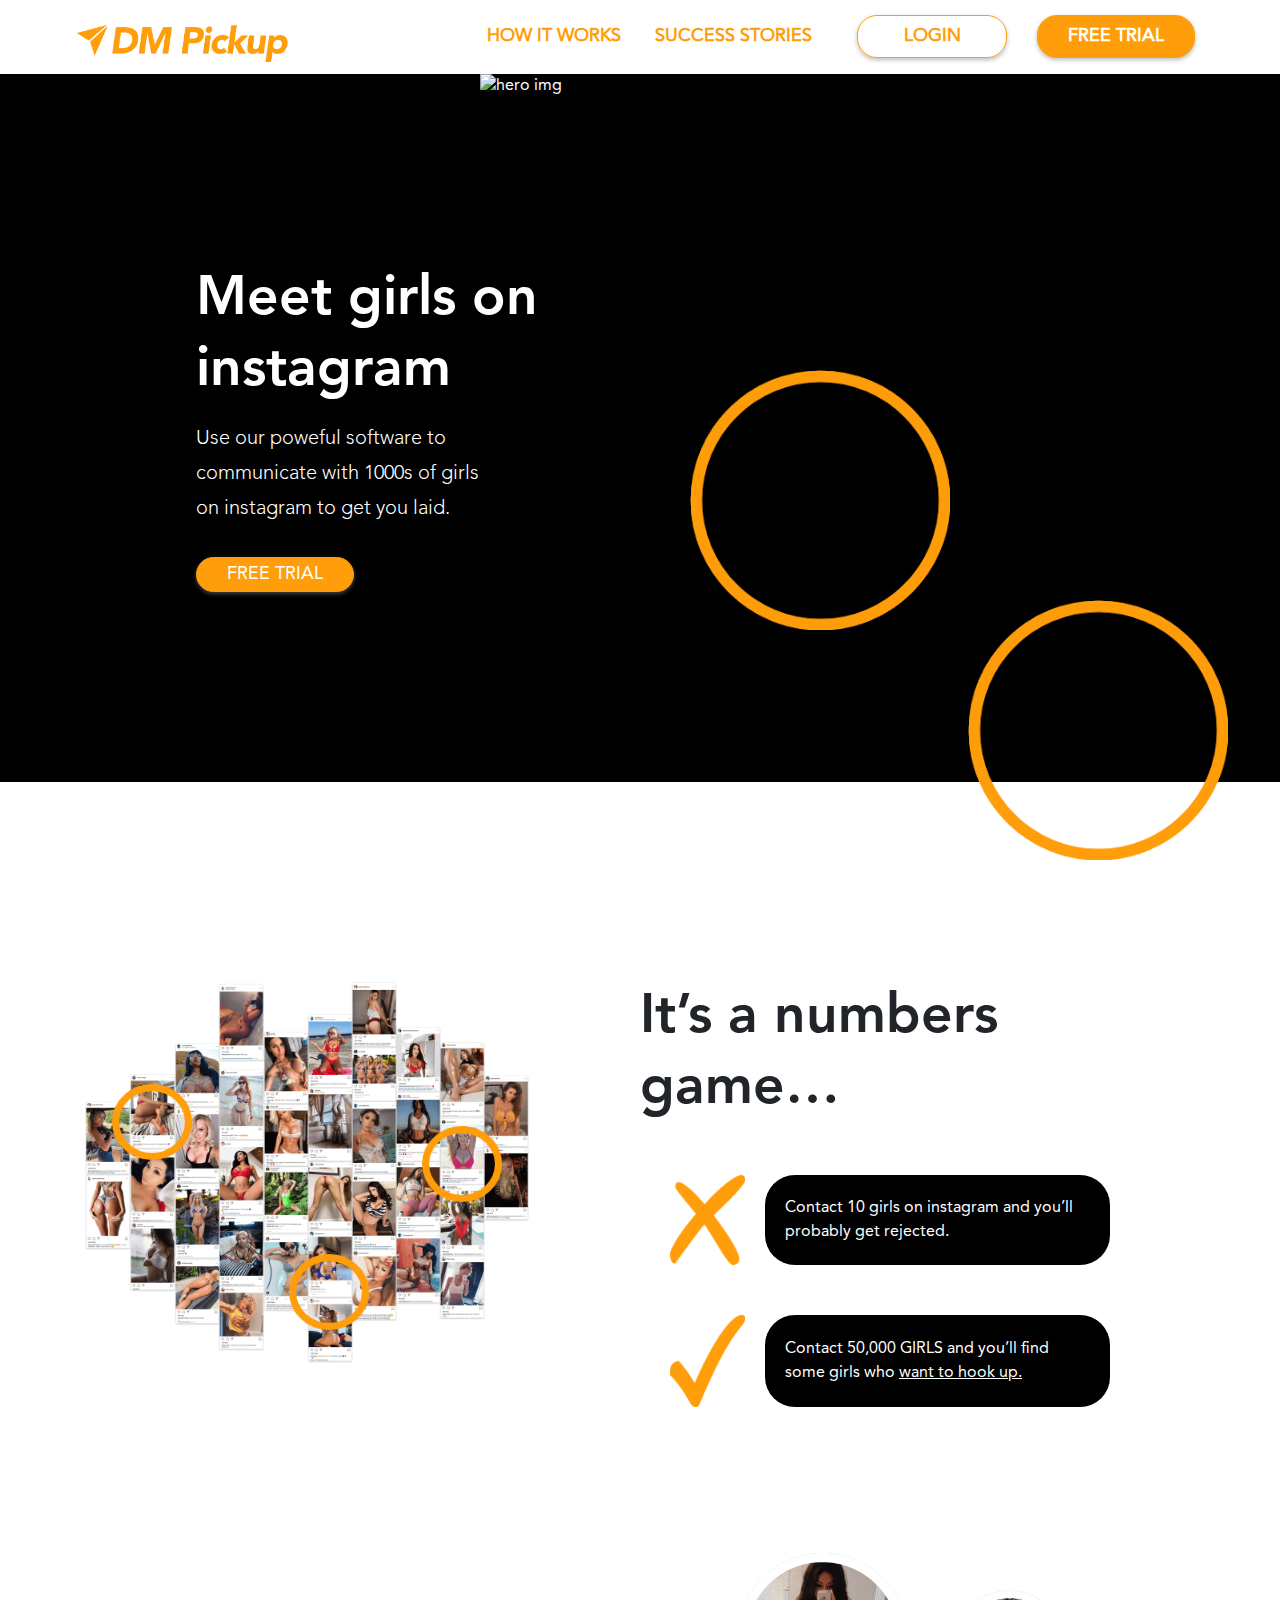
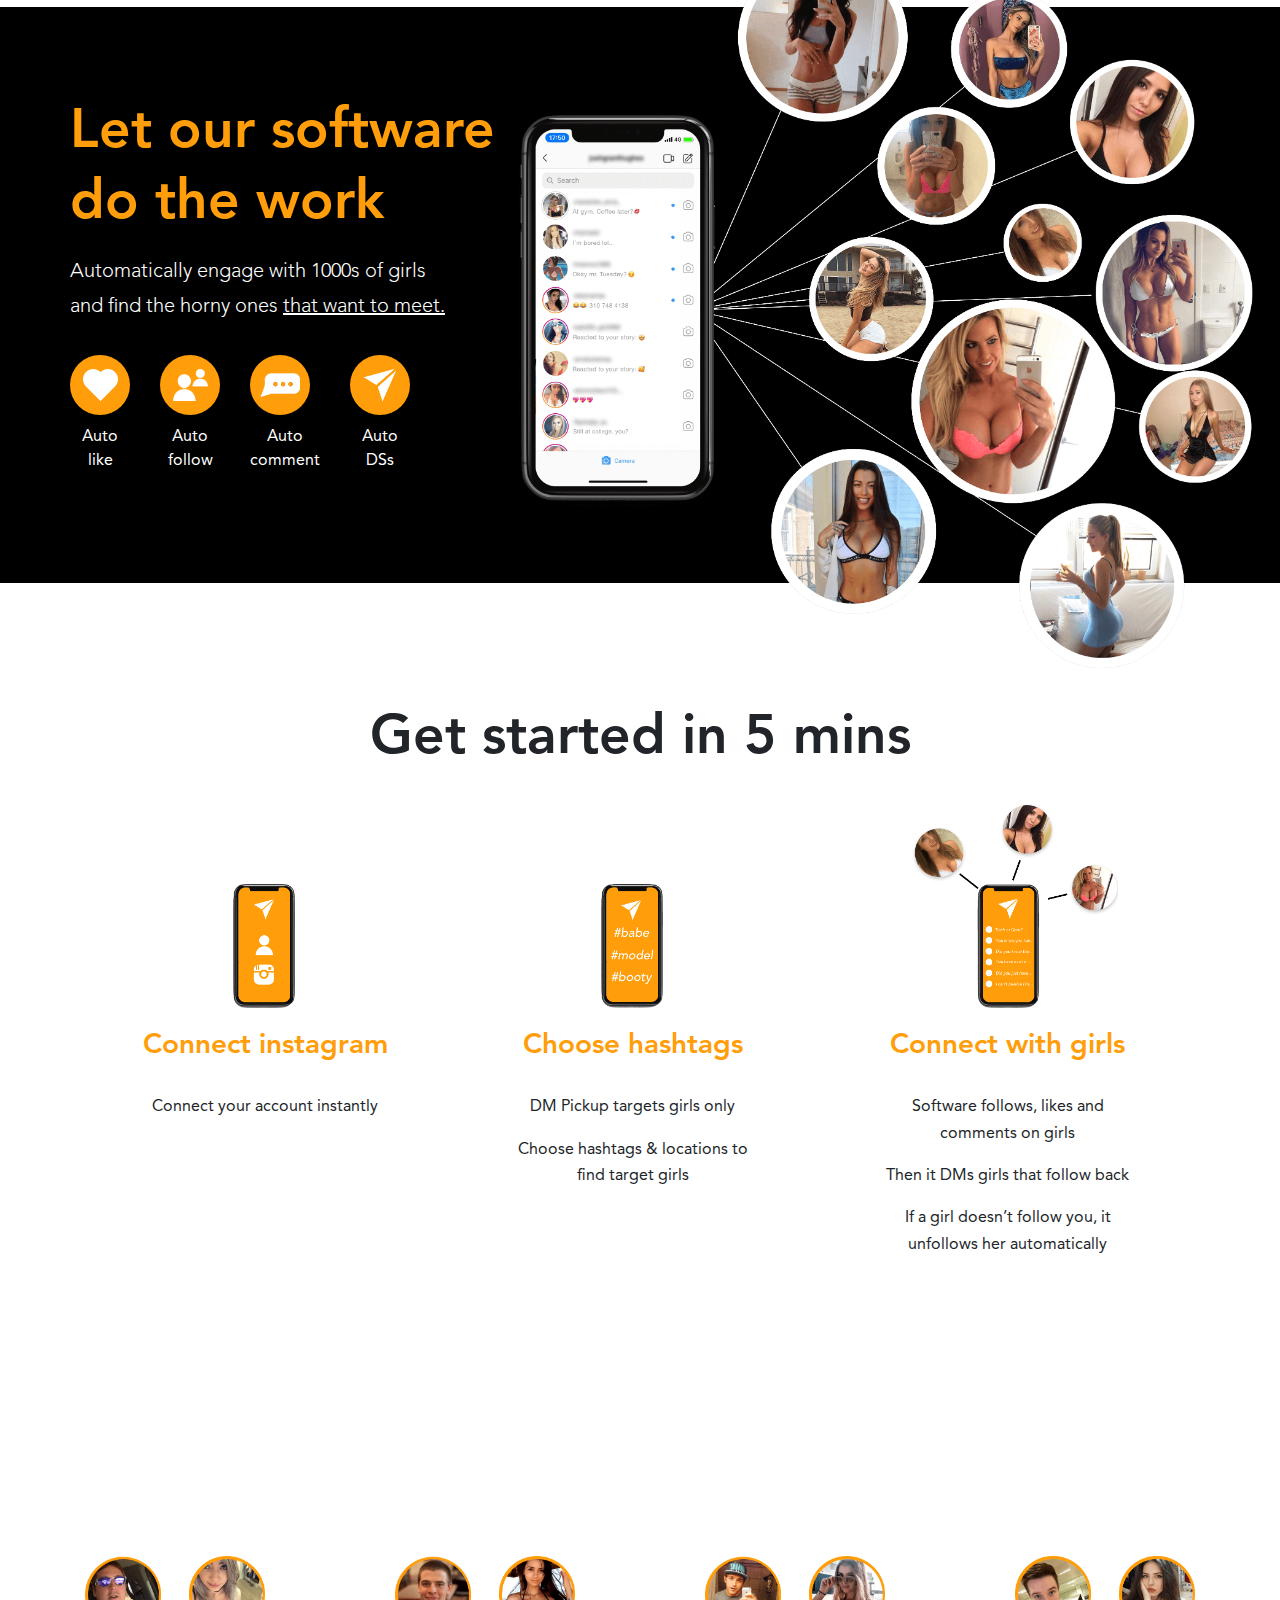
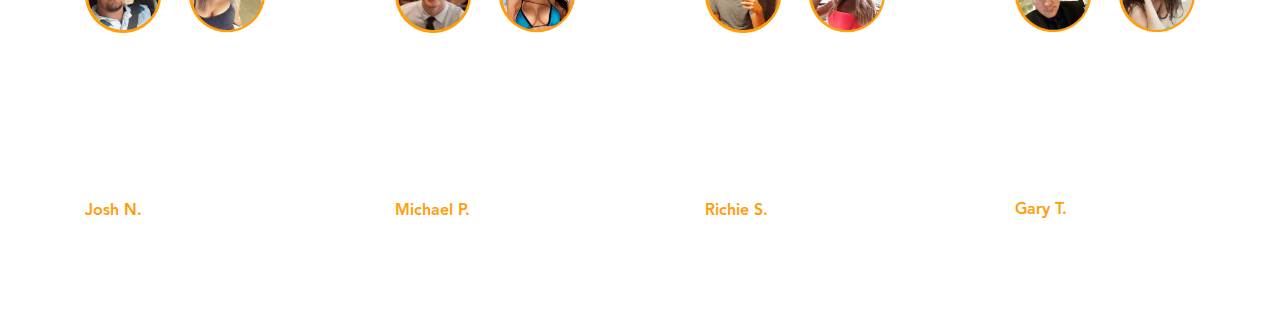
==== app/index.html @ 23c7af0b "add Success stories section" ====
<!DOCTYPE html>
<html lang="en">

<head>
	<meta charset="UTF-8">
	<meta name="viewport" content="width=device-width, initial-scale=1.0">
	<meta http-equiv="X-UA-Compatible" content="ie=edge">
	<title>DM PickUp</title>

	<link rel="stylesheet" href="https://stackpath.bootstrapcdn.com/bootstrap/4.3.1/css/bootstrap.min.css"
		integrity="sha384-ggOyR0iXCbMQv3Xipma34MD+dH/1fQ784/j6cY/iJTQUOhcWr7x9JvoRxT2MZw1T" crossorigin="anonymous">
	<link rel="stylesheet" href="css/style.css">
</head>

<body>
	<header class="header">
		<div class="header-row container">
			<div class="header-row__logo">
				<a href="/" class="main-logo">
					<img src="images/dm-MainLogo.png" alt="DM PickUp logo" class="main-logo__img">
				</a>
			</div>
			<div class="header-row__menu topMenu">
				<div class="topMenu__links">
					<ul class="topMenu__links-ul">
						<li class="topMenu__links-ul__li">
							<a href="#" class="topMenu__links-ul__li-a">
								How it works
							</a>
						</li>
						<li class="topMenu__links-ul__li">
							<a href="#" class="topMenu__links-ul__li-a">
								Success Stories
							</a>
						</li>
					</ul>
				</div>
				<div class="topMenu__buttons">
					<a href="#" class="topMenu__buttons-a mainBtn">
						Login
					</a>
					<a href="#" class="topMenu__buttons-a mainBtn mainBtn_accent">
						Free Trial
					</a>
				</div>

			</div>
		</div>
	</header>
	<section class="heroSection">
		<div class="container heroSection-container">
			<div class="heroSection-textBlock">
				<div class="heroSection-textBlock__title sectionTitle">
					Meet girls on instagram
				</div>
				<div class="heroSection-textBlock__subTitle sectionSubTitle">
					Use our poweful software to communicate with 1000s of girls on instagram to get you laid.
				</div>
				<div class="heroSection-textBlock__btnBlock">
					<a href="#" class="heroSection-textBlock__btnBlock-btn mainBtn_size_medium mainBtn_accent mainBtn">
						Free Trial
					</a>
				</div>
			</div>
			<div class="heroSection-imageBlock">
				<img src="images/dm_hero_image.png" alt="hero img" class="heroSection-imageBlock__img">
				<div class="accentCircle accentCircle_hero_1 heroSection-imageBlock__img-circle"></div>
				<div class="accentCircle accentCircle_hero_2 heroSection-imageBlock__img-circle"></div>
			</div>
		</div>
	</section>

	<section class="numbersGame-section">
		<div class="container numbersGame-section__container">
			<div class="numbersGameSect-imageBlock">
				<img src="images/dm_small_collage.png" alt="" class="numbersGameSect-imageBlock__img">
				<div class="accentCircle accentCircle_numGeme_1 numbersGameSect-imageBlock__img-circle"></div>
				<div class="accentCircle accentCircle_numGeme_2 numbersGameSect-imageBlock__img-circle"></div>
				<div class="accentCircle accentCircle_numGeme_3 numbersGameSect-imageBlock__img-circle"></div>
			</div>
			<div class="numbersGameSect-textBlock">
				<div class="numbersGameSect-textBlock__title sectionTitle">
					It’s a numbers game…
				</div>
				<div class="numbersGameSect-textBlock__items numGeme-iconsList">
					<div class="numGeme-iconsList__item">
						<div class="numGeme-iconsList__item-logo">
							<img src="images/dm-icon_X.png" alt="icon" class="numGeme-iconsList__item-logoImg">
						</div>
						<div class="numGeme-iconsList__item-textBlock">
							<p class="numGeme-iconsList__item-textBlock-p">
								Contact 10 girls on instagram and you’ll probably get rejected.
							</p>
						</div>
					</div>

					<div class="numGeme-iconsList__item">
						<div class="numGeme-iconsList__item-logo">
							<img src="images/dm-icon_V.png" alt="icon" class="numGeme-iconsList__item-logoImg">
						</div>
						<div class="numGeme-iconsList__item-textBlock">
							<p class="numGeme-iconsList__item-textBlock-p">
								Contact 50,000 GIRLS and you’ll find some girls who <a href="#">want to hook up.</a>
							</p>
						</div>
					</div>
				</div>
			</div>
		</div>
	</section>

	<section class="mobileSoft-section">
		<div class="container mobileSoft-section__container">
			<div class="mobileSoft-textBlock">
				<div class="mobileSoft-textBlock__title sectionTitle">
					Let our software do the work
				</div>
				<div class="mobileSoft-textBlock__subTitle sectionSubTitle">
					Automatically engage with 1000s of girls and find the horny ones
					<a class="mobileSoft-textBlock__subTitle-a" href="#">that want to meet.</a>
				</div>
				<div class="mobileSoft-textBlock__iconsBlock softBlockIcons">
					<div class="softBlockIcons-item softBlockIcons-item_heart">
						<div class="softBlockIcons-item__imgBlock">
							<img src="images/dm-icons_hurt.png" alt="Icon" class="softBlockIcons-item__imgBlock-img">
						</div>
						<div class="softBlockIcons-item__textBlock">
							Auto <br> like
						</div>
					</div>

					<div class="softBlockIcons-item softBlockIcons-item_members">
						<div class="softBlockIcons-item__imgBlock">
							<img src="images/dm-icons_members.png" alt="Icon" class="softBlockIcons-item__imgBlock-img">
						</div>
						<div class="softBlockIcons-item__textBlock">
							Auto <br>follow
						</div>
					</div>

					<div class="softBlockIcons-item softBlockIcons-item_message">
						<div class="softBlockIcons-item__imgBlock">
							<img src="images/dm-icons_message.png" alt="Icon" class="softBlockIcons-item__imgBlock-img">
						</div>
						<div class="softBlockIcons-item__textBlock">
							Auto<br> comment
						</div>
					</div>

					<div class="softBlockIcons-item softBlockIcons-item_teleg">
						<div class="softBlockIcons-item__imgBlock">
							<img src="images/dm-icons_teleg.png" alt="Icon" class="softBlockIcons-item__imgBlock-img">
						</div>
						<div class="softBlockIcons-item__textBlock">
							Auto<br> DSs
						</div>
					</div>

				</div>
			</div>
			<div class="mobileSoft-imageBlock">
				<img src="images/dm_app_img.png" alt="Mobile application" class="mobileSoft-imageBlock__img">
			</div>
		</div>
	</section>

	<section class="getStarted-section">
		<div class="getStarted-section__container container">
			<div class="getStarted-title">
				<div class="getStarted-title__text sectionTitle">
					Get started in 5 mins
				</div>
			</div>
			<div class="getStarted-blockItems">

				<div class="getStarted-blockItems-item getStarted-blockItems-item_insta">
					<div class="getStarted-blockItems-item__imgBlock">
						<img src="images/dm_getSt_imgIcons.png" alt="Icon img" class="getStarted-blockItems-item__imgBlock-img">
					</div>
					<div class="getStarted-blockItems-item__title">
						Connect instagram
					</div>
					<div class="getStarted-blockItems-item__subTitle">
						<p class="getStarted-blockItems-item__subTitle-p">
							Connect your account instantly
						</p>
					</div>
				</div>

				<div class="getStarted-blockItems-item getStarted-blockItems-item_hash">
					<div class="getStarted-blockItems-item__imgBlock">
						<img src="images/dm_getSt_imgTexts.png" alt="Icon img" class="getStarted-blockItems-item__imgBlock-img">
					</div>
					<div class="getStarted-blockItems-item__title">
						Choose hashtags
					</div>
					<div class="getStarted-blockItems-item__subTitle">
						<p class="getStarted-blockItems-item__subTitle-p">
							DM Pickup targets girls only
						</p>
						<p class="getStarted-blockItems-item__subTitle-p">
							Choose hashtags & locations to find target girls
						</p>
					</div>
				</div>

				<div class="getStarted-blockItems-item getStarted-blockItems-item_girls">
					<div class="getStarted-blockItems-item__imgBlock">
						<img src="images/dm_getSt_imgBig.png" alt="Icon img" class="getStarted-blockItems-item__imgBlock-img">
					</div>
					<div class="getStarted-blockItems-item__title">
						Connect with girls
					</div>
					<div class="getStarted-blockItems-item__subTitle">
						<p class="getStarted-blockItems-item__subTitle-p">
							Software follows, likes and comments on girls
						</p>
						<p class="getStarted-blockItems-item__subTitle-p">
							Then it DMs girls that follow back
						</p>
						<p class="getStarted-blockItems-item__subTitle-p">
							If a girl doesn’t follow you, it unfollows her automatically
						</p>
					</div>
				</div>

			</div>
		</div>
	</section>

	<section class="stories-section">
		<div class="stories-section__container container">
			<div class="successStories-title sectionTitle">
				Success stories
			</div>
			<div class="successStories-blockItems">

				<div class="successStories-blockItems-item">
					<div class="successStories-blockItems-item__logo">
						<img src="images/dm_stories_josh.png" alt="Stories photo" class="successStories-blockItems-item__logo-img">
					</div>
					<div class="successStories-blockItems-item__textInfo">
						<p class="successStories-blockItems-item__textInfo-p">
							I’m still waiting for the perfect one, but I’m banging a lot of trashy girls and having fun in the mean time!
						</p>
					</div>
					<div class="successStories-blockItems-item__signatureInfo">
						Josh N.
					</div>
				</div>

				<div class="successStories-blockItems-item">
					<div class="successStories-blockItems-item__logo">
						<img src="images/dm_stories_mishael.png" alt="Stories photo" class="successStories-blockItems-item__logo-img">
					</div>
					<div class="successStories-blockItems-item__textInfo">
						<p class="successStories-blockItems-item__textInfo-p">
								Been killing it these last few weeks. Actually deleted Tinder now because it’s just a waste of time
						</p>
					</div>
					<div class="successStories-blockItems-item__signatureInfo">
						Michael P.
					</div>
				</div>

				<div class="successStories-blockItems-item">
					<div class="successStories-blockItems-item__logo">
						<img src="images/dm_stories_richie.png" alt="Stories photo" class="successStories-blockItems-item__logo-img">
					</div>
					<div class="successStories-blockItems-item__textInfo">
						<p class="successStories-blockItems-item__textInfo-p">
								I’ve unexpectedly got a GF now. Was just looking for fun, but now I’m off the market. It’s a good thing (I think…)
						</p>
					</div>
					<div class="successStories-blockItems-item__signatureInfo">
						Richie S.
					</div>
				</div>

				<div class="successStories-blockItems-item">
					<div class="successStories-blockItems-item__logo">
						<img src="images/dm_stories_garye.png" alt="Stories photo" class="successStories-blockItems-item__logo-img">
					</div>
					<div class="successStories-blockItems-item__textInfo">
						<p class="successStories-blockItems-item__textInfo-p">
								After 2 months I was getting several DMs every day. Not all the girls were hot, so I had to be selective!
						</p>
					</div>
					<div class="successStories-blockItems-item__signatureInfo">
						Gary T.
					</div>
				</div>

			</div>
		</div>
	</section>

	<section class="partner-section"></section>

	<section class="signFooter-section"></section>

	<footer class="footer"></footer>

	<script src="https://code.jquery.com/jquery-3.3.1.slim.min.js"
		integrity="sha384-q8i/X+965DzO0rT7abK41JStQIAqVgRVzpbzo5smXKp4YfRvH+8abtTE1Pi6jizo"
		crossorigin="anonymous"></script>
	<script src="https://cdnjs.cloudflare.com/ajax/libs/popper.js/1.14.7/umd/popper.min.js"
		integrity="sha384-UO2eT0CpHqdSJQ6hJty5KVphtPhzWj9WO1clHTMGa3JDZwrnQq4sF86dIHNDz0W1"
		crossorigin="anonymous"></script>
	<script src="https://stackpath.bootstrapcdn.com/bootstrap/4.3.1/js/bootstrap.min.js"
		integrity="sha384-JjSmVgyd0p3pXB1rRibZUAYoIIy6OrQ6VrjIEaFf/nJGzIxFDsf4x0xIM+B07jRM"
		crossorigin="anonymous"></script>
	<script src="js/scripts.min.js"></script>
</body>

</html>
---- app/css/style.css ----
/*==========  Mobile First  ==========*/
/*==========  Desktop First  ==========*/
@font-face {
  font-family: "Avenir";
  src: url("../fonts/avenir/AvenirLTStd-Roman.otf");
}

@font-face {
  font-family: "Avenir-medium";
  src: url("../fonts/avenir/AvenirLTStd-Medium.otf");
}

@font-face {
  font-family: "Avenir-light";
  src: url("../fonts/avenir/AvenirLTStd-Light.otf");
}

@font-face {
  font-family: "Avenir-heavy";
  src: url("../fonts/avenir/AvenirLTStd-Heavy.otf");
}

@font-face {
  font-family: "Avenir-i";
  src: url("../fonts/avenir/AvenirLTStd-Oblique.otf");
}

body {
  font-family: "Avenir";
}

.mainBtn {
  font-family: "Avenir";
  color: #ff9e0a;
  font-size: 18px;
  text-transform: uppercase;
  font-weight: bold;
  border: 1px solid #ff9e0a;
  border-radius: 20px;
  display: inline-block;
  padding: 7px 30px;
  margin: 0 15px;
  min-width: 150px;
  text-align: center;
  -webkit-transition: -webkit-box-shadow 0.3s linear;
  transition: -webkit-box-shadow 0.3s linear;
  -o-transition: box-shadow 0.3s linear;
  transition: box-shadow 0.3s linear;
  transition: box-shadow 0.3s linear, -webkit-box-shadow 0.3s linear;
  -webkit-box-shadow: 0 2px 4px 0 rgba(126, 126, 126, 0.5);
          box-shadow: 0 2px 4px 0 rgba(126, 126, 126, 0.5);
}

.mainBtn:hover {
  color: #ff9e0a;
  text-decoration: none;
  -webkit-box-shadow: 0 4px 8px 0 rgba(126, 126, 126, 0.5);
          box-shadow: 0 4px 8px 0 rgba(126, 126, 126, 0.5);
}

.mainBtn_accent {
  color: #fff;
  background-color: #ff9e0a;
}

.mainBtn_accent:hover {
  color: #fff;
  -webkit-box-shadow: 0 4px 8px 0 rgba(126, 126, 126, 0.5);
          box-shadow: 0 4px 8px 0 rgba(126, 126, 126, 0.5);
}

.mainBtn.mainBtn_size_medium {
  font-weight: normal;
  padding: 3px 30px;
}

@media (max-width: 1199.98px) {
  .mainBtn {
    padding: 7px 20px;
  }
  .topMenu__links-ul {
    margin: 0;
  }
}

.sectionTitle {
  font-family: "Avenir-heavy";
  font-size: 55px;
  font-weight: bold;
  line-height: 1.3;
  margin-bottom: 15px;
}

.sectionSubTitle {
  font-family: "Avenir-light";
  font-size: 20px;
  line-height: 1.75;
  margin-bottom: 30px;
}

@media (max-width: 1199.98px) {
  .sectionTitle {
    line-height: 1.2;
    font-size: 40px;
  }
  .sectionSubTitle {
    font-size: 18px;
  }
}

.header {
  background-color: #ffffff;
}

.header-row {
  display: -webkit-box;
  display: -webkit-flex;
  display: -ms-flexbox;
  display: flex;
  -webkit-box-pack: justify;
  -webkit-justify-content: space-between;
      -ms-flex-pack: justify;
          justify-content: space-between;
  padding: 12px 0;
}

.header-row__logo {
  display: -webkit-box;
  display: -webkit-flex;
  display: -ms-flexbox;
  display: flex;
  -webkit-box-align: center;
  -webkit-align-items: center;
      -ms-flex-align: center;
          align-items: center;
}

.main-logo {
  display: block;
}

.main-logo__img {
  width: 100%;
  height: auto;
  max-width: 241px;
}

.topMenu {
  display: -webkit-box;
  display: -webkit-flex;
  display: -ms-flexbox;
  display: flex;
  -webkit-box-align: center;
  -webkit-align-items: center;
      -ms-flex-align: center;
          align-items: center;
}

.topMenu__links-ul {
  list-style: none;
  margin: 0 15px;
  padding: 0;
}

.topMenu__links-ul__li {
  display: inline-block;
}

.topMenu__links-ul__li-a {
  font-family: "Avenir";
  text-transform: uppercase;
  font-weight: 900;
  font-size: 18px;
  color: #ff9e0a;
  padding: 5px 15px;
  -webkit-transition: color 0.3s linear;
  -o-transition: color 0.3s linear;
  transition: color 0.3s linear;
}

.topMenu__links-ul__li-a:hover {
  color: #ffc107;
  text-decoration: none;
}

.topMenu__buttons {
  display: -webkit-box;
  display: -webkit-flex;
  display: -ms-flexbox;
  display: flex;
  -webkit-box-align: center;
  -webkit-align-items: center;
      -ms-flex-align: center;
          align-items: center;
}

.topMenu__buttons-a {
  font-family: "Avenir";
}

@media (max-width: 1199.98px) {
  .topMenu__links-ul {
    margin: 0;
  }
}

.heroSection {
  background-color: #000000;
  color: #ffffff;
  position: relative;
}

.heroSection-container {
  display: -webkit-box;
  display: -webkit-flex;
  display: -ms-flexbox;
  display: flex;
}

.heroSection-textBlock {
  width: 50%;
  margin: 0 10%;
  padding: 190px 0;
  display: -webkit-box;
  display: -webkit-flex;
  display: -ms-flexbox;
  display: flex;
  -webkit-box-orient: vertical;
  -webkit-box-direction: normal;
  -webkit-flex-direction: column;
      -ms-flex-direction: column;
          flex-direction: column;
  -webkit-box-pack: center;
  -webkit-justify-content: center;
      -ms-flex-pack: center;
          justify-content: center;
}

.heroSection-textBlock__subTitle {
  padding-right: 30%;
}

.heroSection-textBlock__btnBlock-btn {
  margin: 0;
}

.heroSection-imageBlock {
  width: 50%;
}

.heroSection-imageBlock__img {
  position: absolute;
  top: 0;
  right: 0;
  width: 800px;
}

.heroSection-imageBlock__img-circle {
  position: absolute;
  top: 0;
}

.accentCircle {
  width: 260px;
  height: 260px;
  background-image: url("../images/dm-accentCircle.png");
  background-size: contain;
  background-repeat: no-repeat;
  z-index: 2;
}

.accentCircle_hero_1 {
  top: 296px;
  right: 330px;
}

.accentCircle_hero_2 {
  top: 526px;
  right: 52px;
}

@media (max-width: 1199.98px) {
  .heroSection-textBlock {
    padding: 90px 0;
  }
  .heroSection-imageBlock__img {
    width: 600px;
  }
  .accentCircle {
    width: 200px;
    height: 200px;
  }
  .accentCircle_hero_1 {
    top: 223px;
    right: 246px;
  }
  .accentCircle_hero_2 {
    top: 396px;
    right: 35px;
  }
}

.numbersGame-section__container {
  display: -webkit-box;
  display: -webkit-flex;
  display: -ms-flexbox;
  display: flex;
  -webkit-box-pack: justify;
  -webkit-justify-content: space-between;
      -ms-flex-pack: justify;
          justify-content: space-between;
  padding-top: 200px;
  padding-bottom: 200px;
}

.numbersGameSect-imageBlock {
  width: 40%;
  position: relative;
}

.numbersGameSect-imageBlock__img {
  width: 100%;
}

.numbersGameSect-imageBlock__img-circle {
  background-image: url(../images/dm-accentCircle_heavy.png);
  width: 80px;
  height: 80px;
  position: absolute;
}

.accentCircle_numGeme_1 {
  top: 24%;
  left: 6%;
}

.accentCircle_numGeme_2 {
  top: 64%;
  left: 46%;
}

.accentCircle_numGeme_3 {
  top: 34%;
  left: 76%;
}

@media (max-width: 1199.98px) {
  .numbersGameSect-imageBlock__img-circle {
    width: 60px;
    height: 60px;
  }
  .accentCircle_numGeme_1 {
    top: 22%;
    left: 7%;
  }
  .accentCircle_numGeme_2 {
    top: 62%;
    left: 47%;
  }
  .accentCircle_numGeme_3 {
    top: 33%;
    left: 77%;
  }
}

.numbersGameSect-textBlock {
  display: -webkit-box;
  display: -webkit-flex;
  display: -ms-flexbox;
  display: flex;
  -webkit-box-orient: vertical;
  -webkit-box-direction: normal;
  -webkit-flex-direction: column;
      -ms-flex-direction: column;
          flex-direction: column;
  width: 50%;
}

.numbersGameSect-textBlock__title {
  margin-bottom: 50px;
}

.numGeme-iconsList {
  max-width: 500px;
}

.numGeme-iconsList__item {
  padding: 0 30px;
  display: -webkit-box;
  display: -webkit-flex;
  display: -ms-flexbox;
  display: flex;
}

.numGeme-iconsList__item-logoImg {
  max-width: 75px;
  height: auto;
}

.numGeme-iconsList__item-textBlock {
  margin-left: 20px;
  color: #fff;
  background-color: #000;
  border-radius: 30px;
  display: -webkit-box;
  display: -webkit-flex;
  display: -ms-flexbox;
  display: flex;
  -webkit-box-align: center;
  -webkit-align-items: center;
      -ms-flex-align: center;
          align-items: center;
}

.numGeme-iconsList__item-textBlock-p {
  margin-bottom: 0;
  padding: 10px 20px;
}

.numGeme-iconsList__item-textBlock-p > a {
  color: #fff;
  text-decoration: underline;
}

.numGeme-iconsList__item-textBlock-p > a:hover {
  color: #fff;
}

.numGeme-iconsList__item:first-child {
  margin-bottom: 50px;
}

@media (max-width: 1199.98px) {
  .numbersGame-section__container {
    padding-top: 180px;
    padding-bottom: 180px;
  }
  .numbersGameSect-textBlock__title {
    font-size: 40px;
    line-height: normal;
  }
}

.mobileSoft-section {
  background-color: #000000;
  color: #fff;
  position: relative;
}

.mobileSoft-section__container {
  display: -webkit-box;
  display: -webkit-flex;
  display: -ms-flexbox;
  display: flex;
  padding: 90px 0;
}

.mobileSoft-textBlock {
  width: 45%;
  padding-right: 30px;
}

.mobileSoft-textBlock__title {
  color: #ff9e0a;
  line-height: 1.3;
}

.mobileSoft-textBlock__subTitle {
  width: 80%;
}

.mobileSoft-textBlock__subTitle-a {
  color: #fff;
  text-decoration: underline;
}

.mobileSoft-textBlock__subTitle-a:hover {
  color: #fff;
}

.softBlockIcons {
  display: -webkit-box;
  display: -webkit-flex;
  display: -ms-flexbox;
  display: flex;
}

.softBlockIcons-item {
  margin: 0 15px 20px 15px;
  display: -webkit-box;
  display: -webkit-flex;
  display: -ms-flexbox;
  display: flex;
  -webkit-box-orient: vertical;
  -webkit-box-direction: normal;
  -webkit-flex-direction: column;
      -ms-flex-direction: column;
          flex-direction: column;
}

.softBlockIcons-item__imgBlock {
  background-color: #ff9e0a;
  border-radius: 50%;
  width: 60px;
  height: 60px;
  display: -webkit-box;
  display: -webkit-flex;
  display: -ms-flexbox;
  display: flex;
  -webkit-box-align: center;
  -webkit-align-items: center;
      -ms-flex-align: center;
          align-items: center;
  -webkit-box-pack: center;
  -webkit-justify-content: center;
      -ms-flex-pack: center;
          justify-content: center;
  margin-bottom: 10px;
}

.softBlockIcons-item__imgBlock-img {
  width: 35px;
  height: auto;
}

.softBlockIcons-item__textBlock {
  text-align: center;
}

.softBlockIcons-item:first-child {
  margin-left: 0;
}

.softBlockIcons-item:last-child {
  margin-right: 0;
}

.softBlockIcons-item_message .softBlockIcons-item__imgBlock-img {
  width: 40px;
}

.mobileSoft-imageBlock {
  width: 55%;
}

.mobileSoft-imageBlock__img {
  position: absolute;
  top: -90px;
  right: 0;
  width: 100%;
  max-width: 790px;
}

@media (max-width: 1199.98px) {
  .mobileSoft-section__container {
    padding: 60px 0;
  }
  .mobileSoft-imageBlock__img {
    max-width: 680px;
  }
}

.getStarted-section__container {
  padding-top: 120px;
  padding-bottom: 30px;
}

.getStarted-title {
  margin-bottom: 30px;
}

.getStarted-title__text {
  text-align: center;
}

.getStarted-blockItems {
  display: -webkit-box;
  display: -webkit-flex;
  display: -ms-flexbox;
  display: flex;
  -webkit-justify-content: space-around;
      -ms-flex-pack: distribute;
          justify-content: space-around;
}

.getStarted-blockItems-item {
  display: -webkit-box;
  display: -webkit-flex;
  display: -ms-flexbox;
  display: flex;
  -webkit-box-orient: vertical;
  -webkit-box-direction: normal;
  -webkit-flex-direction: column;
      -ms-flex-direction: column;
          flex-direction: column;
  -webkit-box-align: center;
  -webkit-align-items: center;
      -ms-flex-align: center;
          align-items: center;
  max-width: 260px;
}

.getStarted-blockItems-item__imgBlock {
  margin-bottom: 20px;
}

.getStarted-blockItems-item__imgBlock-img {
  width: 100%;
  max-width: 220px;
}

.getStarted-blockItems-item__title {
  color: #ff9e0a;
  font-family: "Avenir-heavy";
  font-weight: bold;
  line-height: 1.3;
  font-size: 28px;
  margin-bottom: 30px;
}

.getStarted-blockItems-item__subTitle {
  text-align: center;
}

.getStarted-blockItems-item__subTitle-p {
  line-height: 1.65;
  font-weight: 500;
}

.stories-section {
  background-image: url(/images/path.svg);
  background-repeat: no-repeat;
  background-size: cover;
  color: #fff;
}

.stories-section__container {
  padding-top: 120px;
  padding-bottom: 90px;
}

.successStories-title {
  padding: 0 30px;
  margin-bottom: 60px;
}

.successStories-blockItems {
  display: -webkit-box;
  display: -webkit-flex;
  display: -ms-flexbox;
  display: flex;
  -webkit-box-pack: justify;
  -webkit-justify-content: space-between;
      -ms-flex-pack: justify;
          justify-content: space-between;
}

.successStories-blockItems-item {
  max-width: 180px;
}

.successStories-blockItems-item__logo {
  margin-bottom: 30px;
}

.successStories-blockItems-item__logo-img {
  width: 100%;
  height: auto;
  max-width: 180px;
}

.successStories-blockItems-item__signatureInfo {
  color: #ff9e0a;
  font-family: "Avenir-heavy";
}

/*==========  Mobile First  ==========*/
/*==========  Desktop First  ==========*/
/*# sourceMappingURL=[data-uri] */
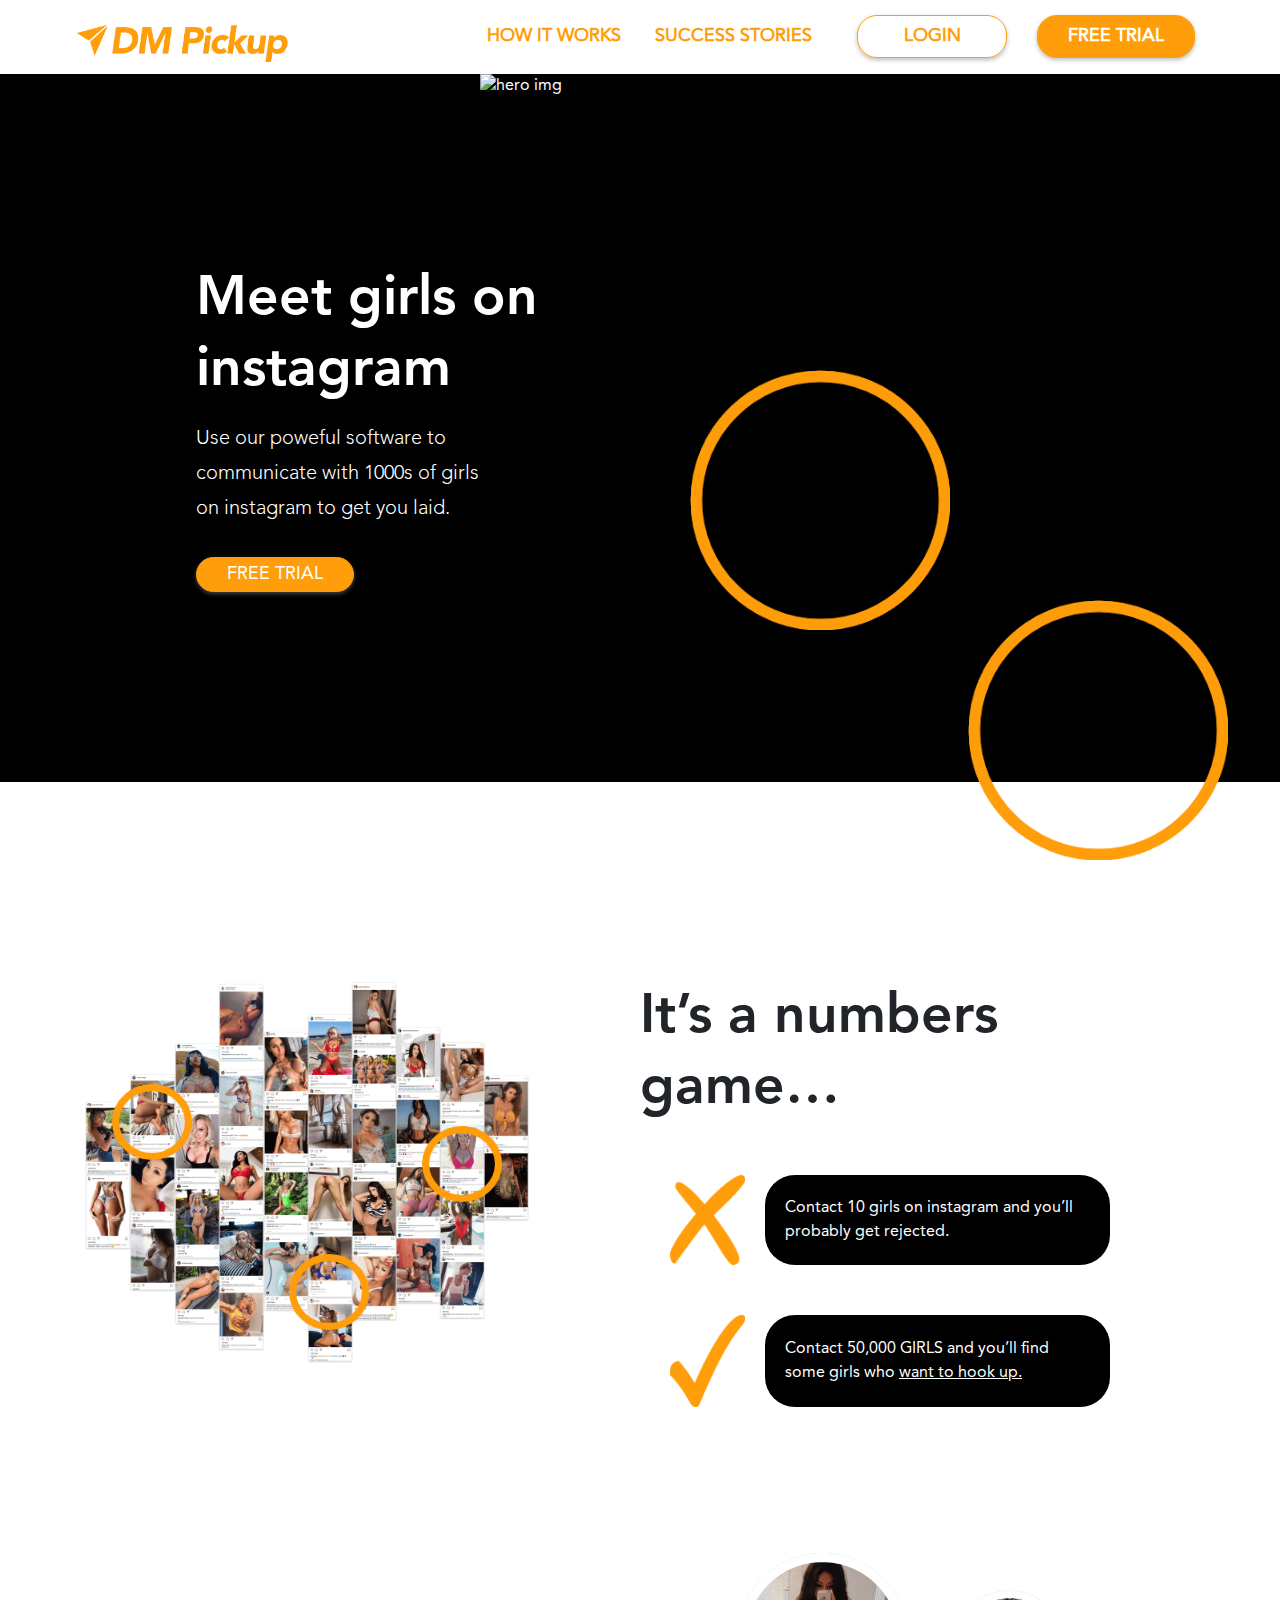
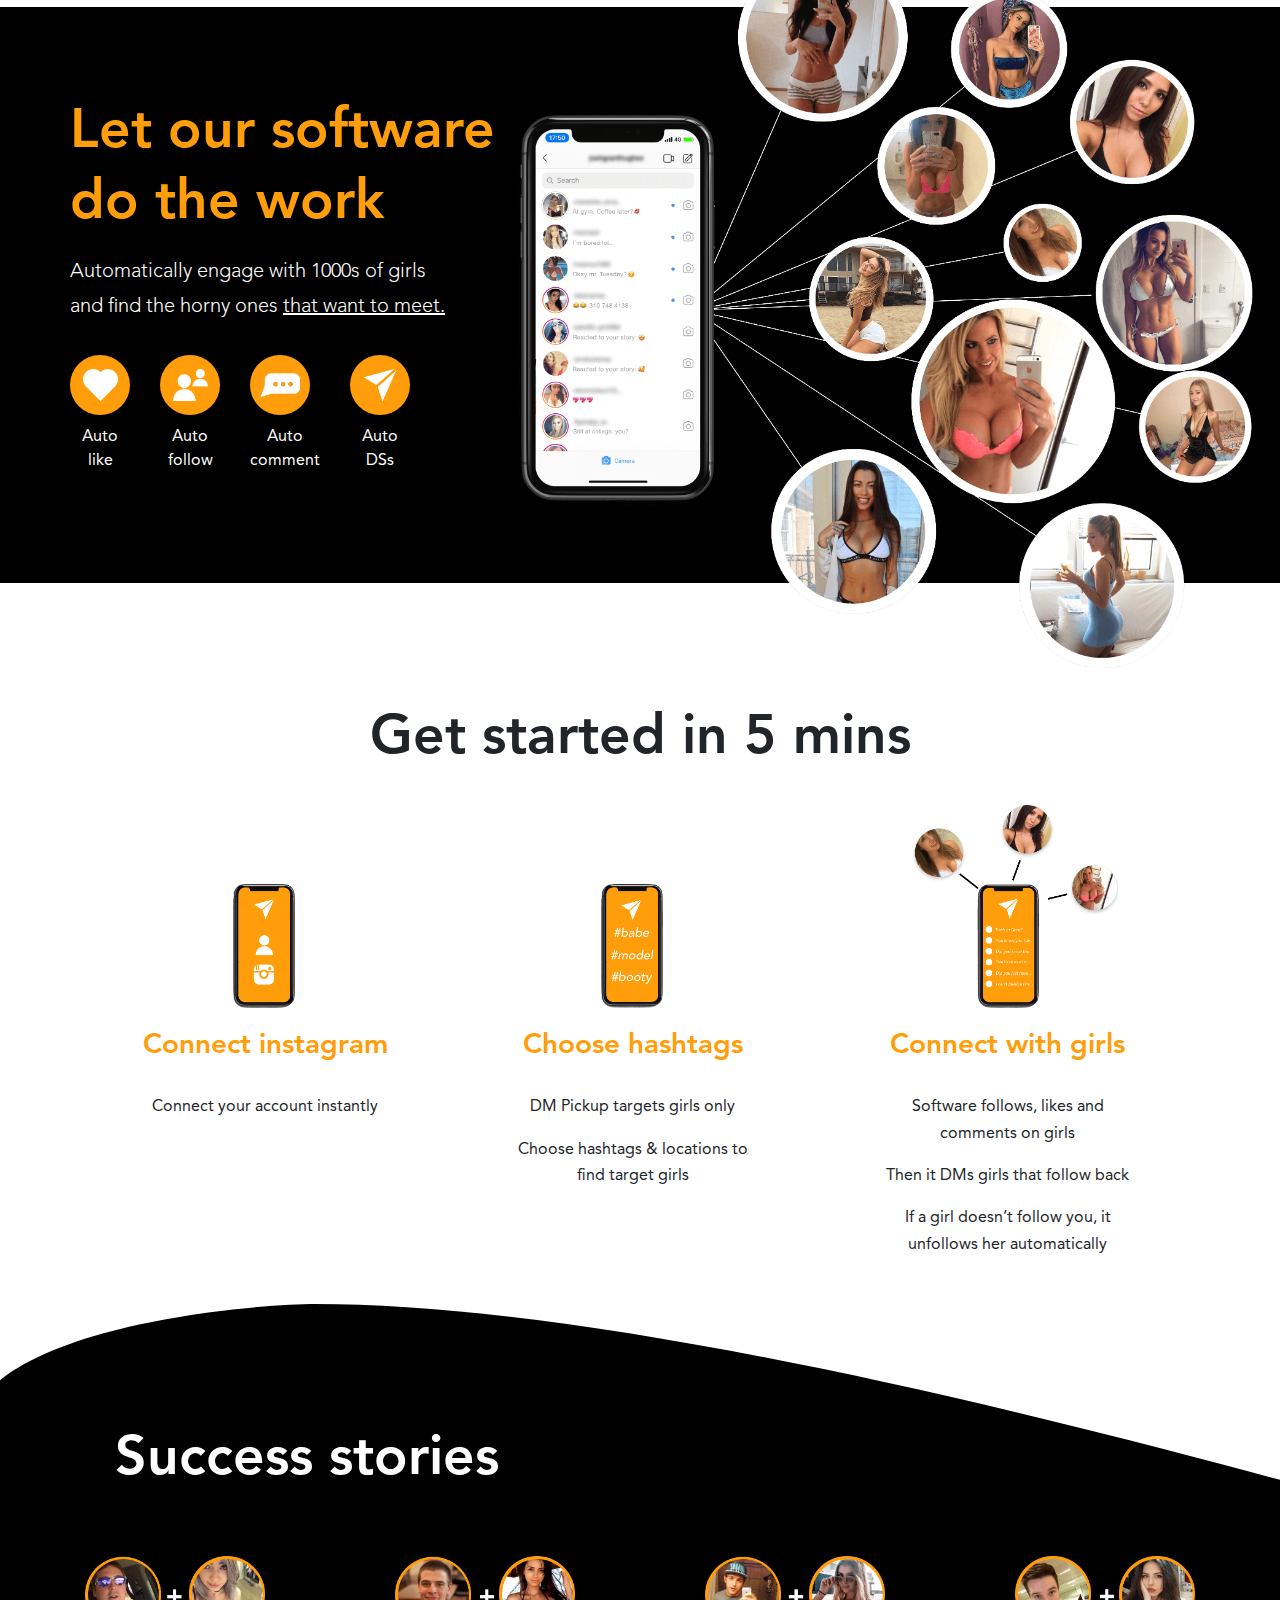
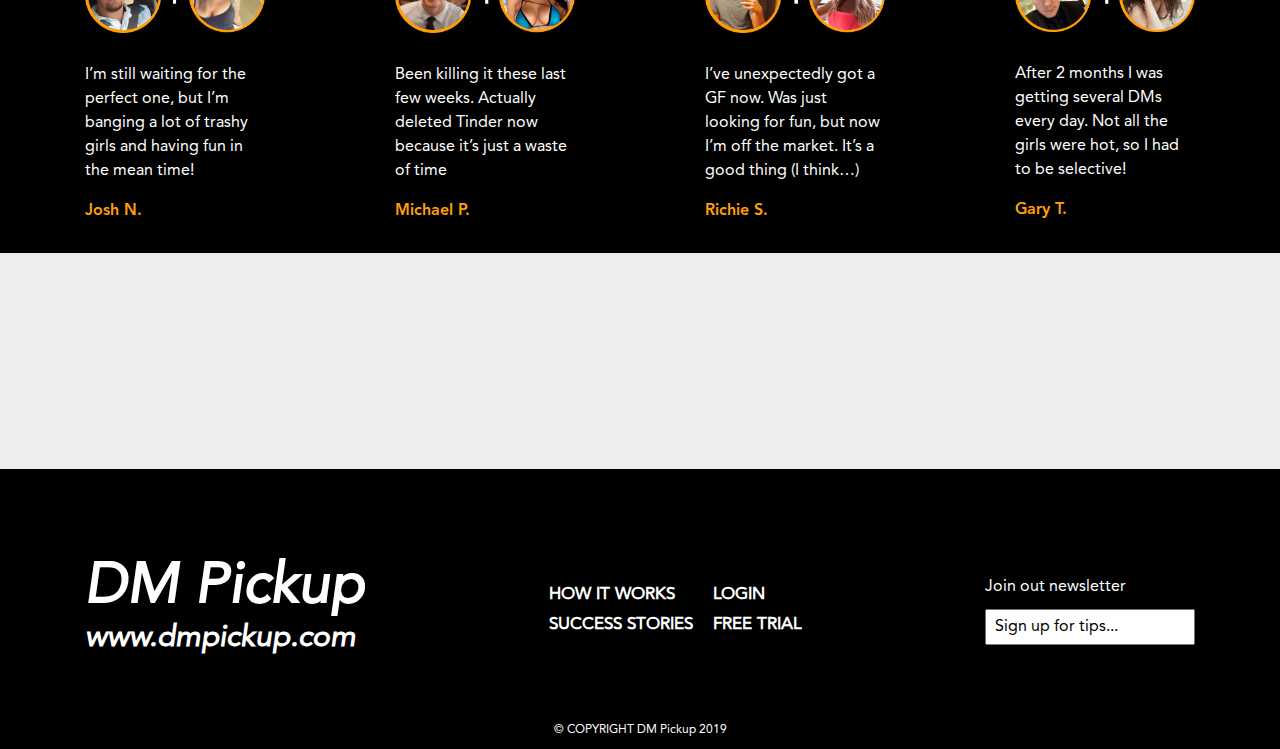
==== commit 5080307e: "add footer for main page" ====
--- a/app/index.html
+++ b/app/index.html
@@ -241,7 +241,8 @@
 					</div>
 					<div class="successStories-blockItems-item__textInfo">
 						<p class="successStories-blockItems-item__textInfo-p">
-							I’m still waiting for the perfect one, but I’m banging a lot of trashy girls and having fun in the mean time!
+							I’m still waiting for the perfect one, but I’m banging a lot of trashy girls and having fun in the mean
+							time!
 						</p>
 					</div>
 					<div class="successStories-blockItems-item__signatureInfo">
@@ -251,11 +252,12 @@
 
 				<div class="successStories-blockItems-item">
 					<div class="successStories-blockItems-item__logo">
-						<img src="images/dm_stories_mishael.png" alt="Stories photo" class="successStories-blockItems-item__logo-img">
+						<img src="images/dm_stories_mishael.png" alt="Stories photo"
+							class="successStories-blockItems-item__logo-img">
 					</div>
 					<div class="successStories-blockItems-item__textInfo">
 						<p class="successStories-blockItems-item__textInfo-p">
-								Been killing it these last few weeks. Actually deleted Tinder now because it’s just a waste of time
+							Been killing it these last few weeks. Actually deleted Tinder now because it’s just a waste of time
 						</p>
 					</div>
 					<div class="successStories-blockItems-item__signatureInfo">
@@ -265,11 +267,13 @@
 
 				<div class="successStories-blockItems-item">
 					<div class="successStories-blockItems-item__logo">
-						<img src="images/dm_stories_richie.png" alt="Stories photo" class="successStories-blockItems-item__logo-img">
+						<img src="images/dm_stories_richie.png" alt="Stories photo"
+							class="successStories-blockItems-item__logo-img">
 					</div>
 					<div class="successStories-blockItems-item__textInfo">
 						<p class="successStories-blockItems-item__textInfo-p">
-								I’ve unexpectedly got a GF now. Was just looking for fun, but now I’m off the market. It’s a good thing (I think…)
+							I’ve unexpectedly got a GF now. Was just looking for fun, but now I’m off the market. It’s a good thing (I
+							think…)
 						</p>
 					</div>
 					<div class="successStories-blockItems-item__signatureInfo">
@@ -283,7 +287,7 @@
 					</div>
 					<div class="successStories-blockItems-item__textInfo">
 						<p class="successStories-blockItems-item__textInfo-p">
-								After 2 months I was getting several DMs every day. Not all the girls were hot, so I had to be selective!
+							After 2 months I was getting several DMs every day. Not all the girls were hot, so I had to be selective!
 						</p>
 					</div>
 					<div class="successStories-blockItems-item__signatureInfo">
@@ -295,11 +299,65 @@
 		</div>
 	</section>
 
-	<section class="partner-section"></section>
+	<section class="partner-section">
+		<div class="partner-section__container container">
+
+		</div>
+	</section>
 
 	<section class="signFooter-section"></section>
 
-	<footer class="footer"></footer>
+	<footer class="footer">
+		<div class="footer__container container ">
+			<div class="footerWindget">
+				<a href="/" class="footerWindget__logoBlock">
+					<div class="footerWindget__logoBlock-logoTitle">
+						DM Pickup
+					</div>
+					<div class="footerWindget__logoBlock-logoSubTitle">
+						www.dmpickup.com
+					</div>
+				</a>
+				<div class="footerWindget__navBlock">
+					<ul class="footerLinks-ul">
+						<li class="footerLinks-ul__li">
+							<a href="#" class="footerLinks-ul__li-a">
+								How it works
+							</a>
+						</li>
+						<li class="footerLinks-ul__li">
+							<a href="#" class="footerLinks-ul__li-a">
+								Success stories
+							</a>
+						</li>
+					</ul>
+					<ul class="footerLinks-ul">
+						<li class="footerLinks-ul__li">
+							<a href="#" class="footerLinks-ul__li-a">
+								Login
+							</a>
+						</li>
+						<li class="footerLinks-ul__li">
+							<a href="#" class="footerLinks-ul__li-a">
+								Free trial
+							</a>
+						</li>
+					</ul>
+				</div>
+				<div class="footerWindget__subscribeBlock subscribeBlock">
+					<div class="subscribeBlock__title">
+						Join out newsletter
+					</div>
+					<input type="text" class="subscribeBlock__inputText" placeholder="Sign up for tips...">
+				</div>
+			</div>
+			<div class="footerCopyright">
+				<div class="footerCopyright__text">
+					&copy; COPYRIGHT DM Pickup 2019
+				</div>
+			</div>
+		</div>
+	</footer>
 
 	<script src="https://code.jquery.com/jquery-3.3.1.slim.min.js"
 		integrity="sha384-q8i/X+965DzO0rT7abK41JStQIAqVgRVzpbzo5smXKp4YfRvH+8abtTE1Pi6jizo"
--- a/app/css/style.css
+++ b/app/css/style.css
@@ -628,10 +628,11 @@
 }
 
 .stories-section {
-  background-image: url(/images/path.svg);
+  background-image: url("../images/path.svg");
   background-repeat: no-repeat;
   background-size: cover;
   color: #fff;
+  z-index: 9;
 }
 
 .stories-section__container {
@@ -674,6 +675,144 @@
   font-family: "Avenir-heavy";
 }
 
+.partner-section {
+  background-color: #ededed;
+  height: 216px;
+  z-index: -1;
+  margin-top: -60px;
+}
+
+.footer {
+  background-color: #000000;
+  color: #fff;
+}
+
+.footerWindget {
+  display: -webkit-box;
+  display: -webkit-flex;
+  display: -ms-flexbox;
+  display: flex;
+  -webkit-box-pack: justify;
+  -webkit-justify-content: space-between;
+      -ms-flex-pack: justify;
+          justify-content: space-between;
+  -webkit-box-align: center;
+  -webkit-align-items: center;
+      -ms-flex-align: center;
+          align-items: center;
+  padding: 90px 0 60px 0;
+}
+
+.footerWindget__logoBlock {
+  display: -webkit-box;
+  display: -webkit-flex;
+  display: -ms-flexbox;
+  display: flex;
+  color: #fff;
+  font-family: "Avenir-i";
+  font-weight: bold;
+  -webkit-box-orient: vertical;
+  -webkit-box-direction: normal;
+  -webkit-flex-direction: column;
+      -ms-flex-direction: column;
+          flex-direction: column;
+}
+
+.footerWindget__logoBlock-logoTitle {
+  font-size: 57px;
+  line-height: 1;
+}
+
+.footerWindget__logoBlock-logoSubTitle {
+  font-size: 30px;
+}
+
+.footerWindget__logoBlock:hover {
+  color: #fff;
+  text-decoration: none;
+}
+
+.footerWindget__navBlock {
+  display: -webkit-box;
+  display: -webkit-flex;
+  display: -ms-flexbox;
+  display: flex;
+  -webkit-box-align: center;
+  -webkit-align-items: center;
+      -ms-flex-align: center;
+          align-items: center;
+}
+
+.footerLinks-ul {
+  list-style-type: none;
+  margin: 0 20px 0 0;
+  padding: 0;
+}
+
+.footerLinks-ul__li-a {
+  display: inline-block;
+  text-transform: uppercase;
+  font-size: 17px;
+  font-weight: bold;
+  padding: 2px 0;
+  color: #fff;
+}
+
+.footerLinks-ul__li-a:hover {
+  color: #fff;
+  font-size: 17px;
+}
+
+.footerLinks-ul:last-child {
+  margin-right: 0;
+}
+
+.subscribeBlock {
+  display: -webkit-box;
+  display: -webkit-flex;
+  display: -ms-flexbox;
+  display: flex;
+  -webkit-box-orient: vertical;
+  -webkit-box-direction: normal;
+  -webkit-flex-direction: column;
+      -ms-flex-direction: column;
+          flex-direction: column;
+}
+
+.subscribeBlock__title {
+  margin-bottom: 10px;
+}
+
+.subscribeBlock__inputText {
+  padding: 4px 8px;
+}
+
+.subscribeBlock__inputText::-webkit-input-placeholder {
+  color: #000;
+}
+
+.subscribeBlock__inputText::-moz-placeholder {
+  color: #000;
+}
+
+.subscribeBlock__inputText:-ms-input-placeholder {
+  color: #000;
+}
+
+.subscribeBlock__inputText::-ms-input-placeholder {
+  color: #000;
+}
+
+.subscribeBlock__inputText::placeholder {
+  color: #000;
+}
+
+.footerCopyright {
+  font-size: 12px;
+  text-align: center;
+  padding-bottom: 10px;
+}
+
 /*==========  Mobile First  ==========*/
 /*==========  Desktop First  ==========*/
-/*# sourceMappingURL=[data-uri] */
+/*# sourceMappingURL=[data-uri] */
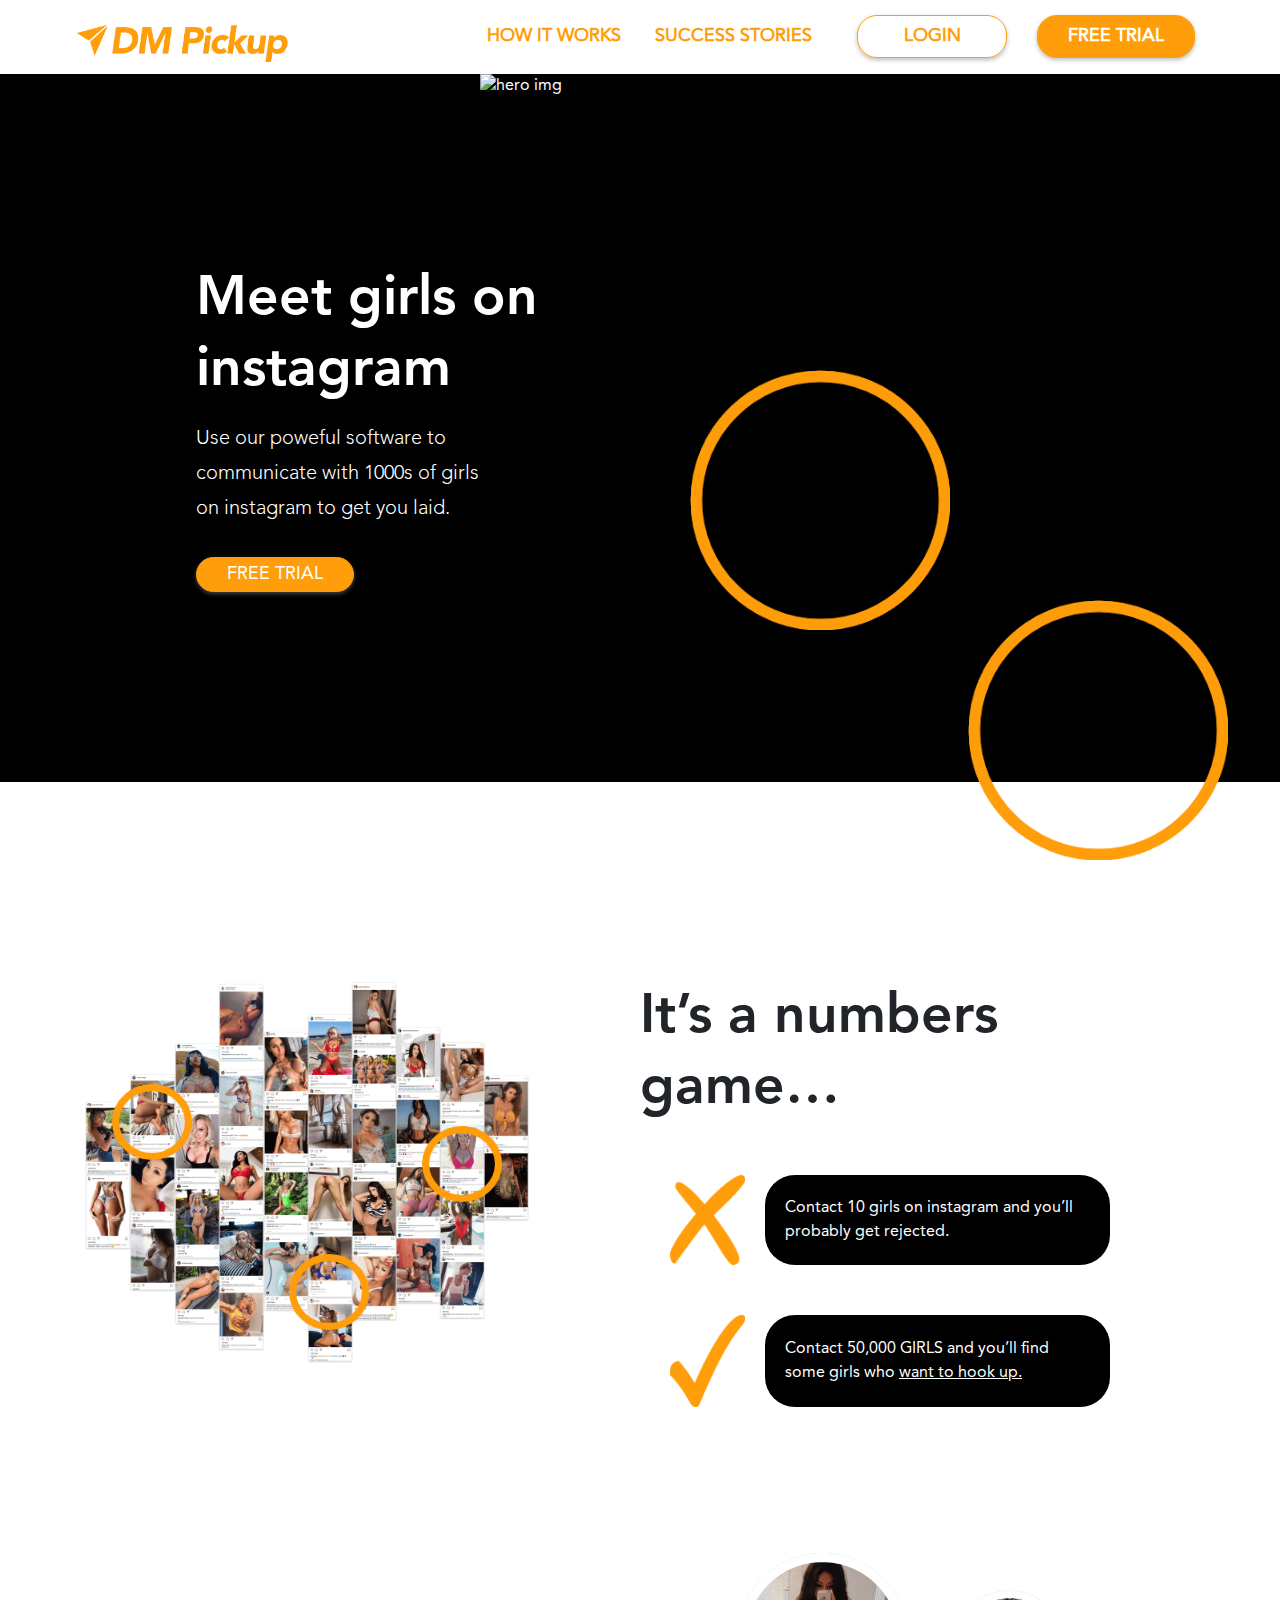
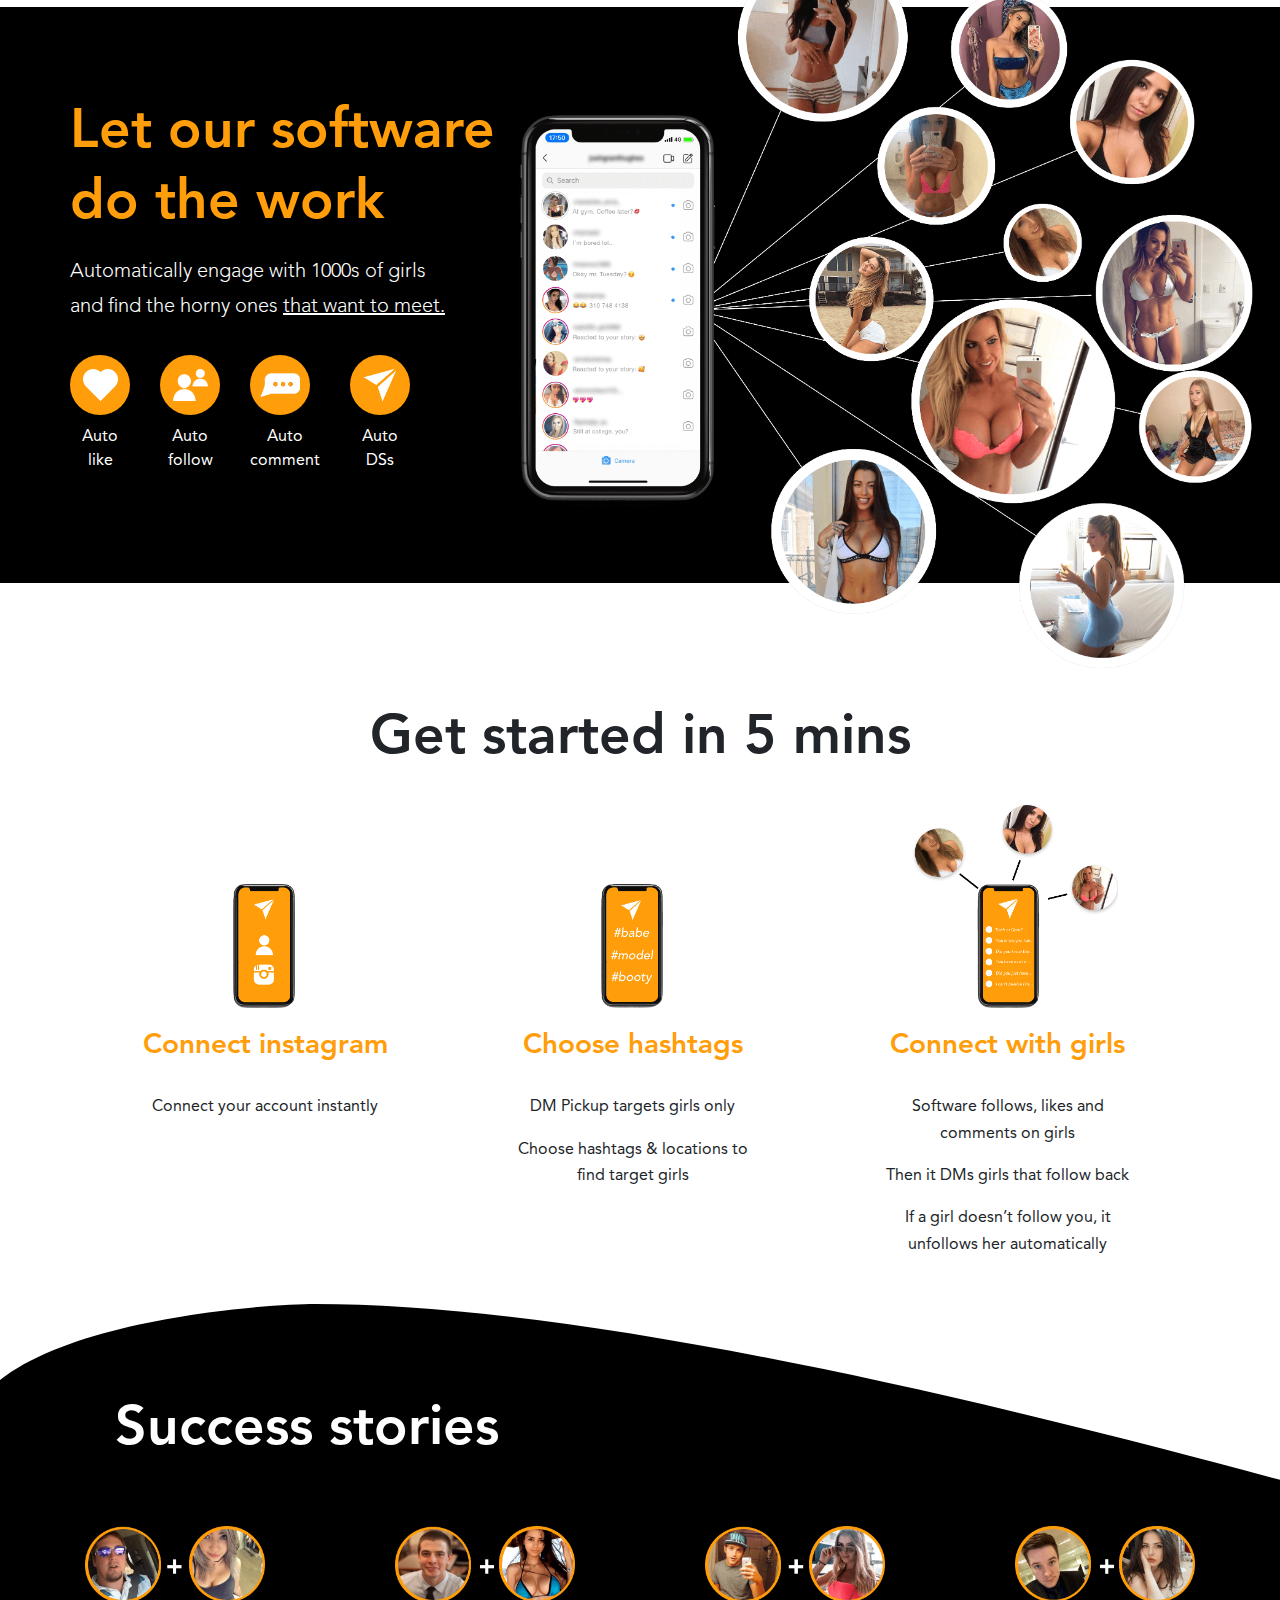
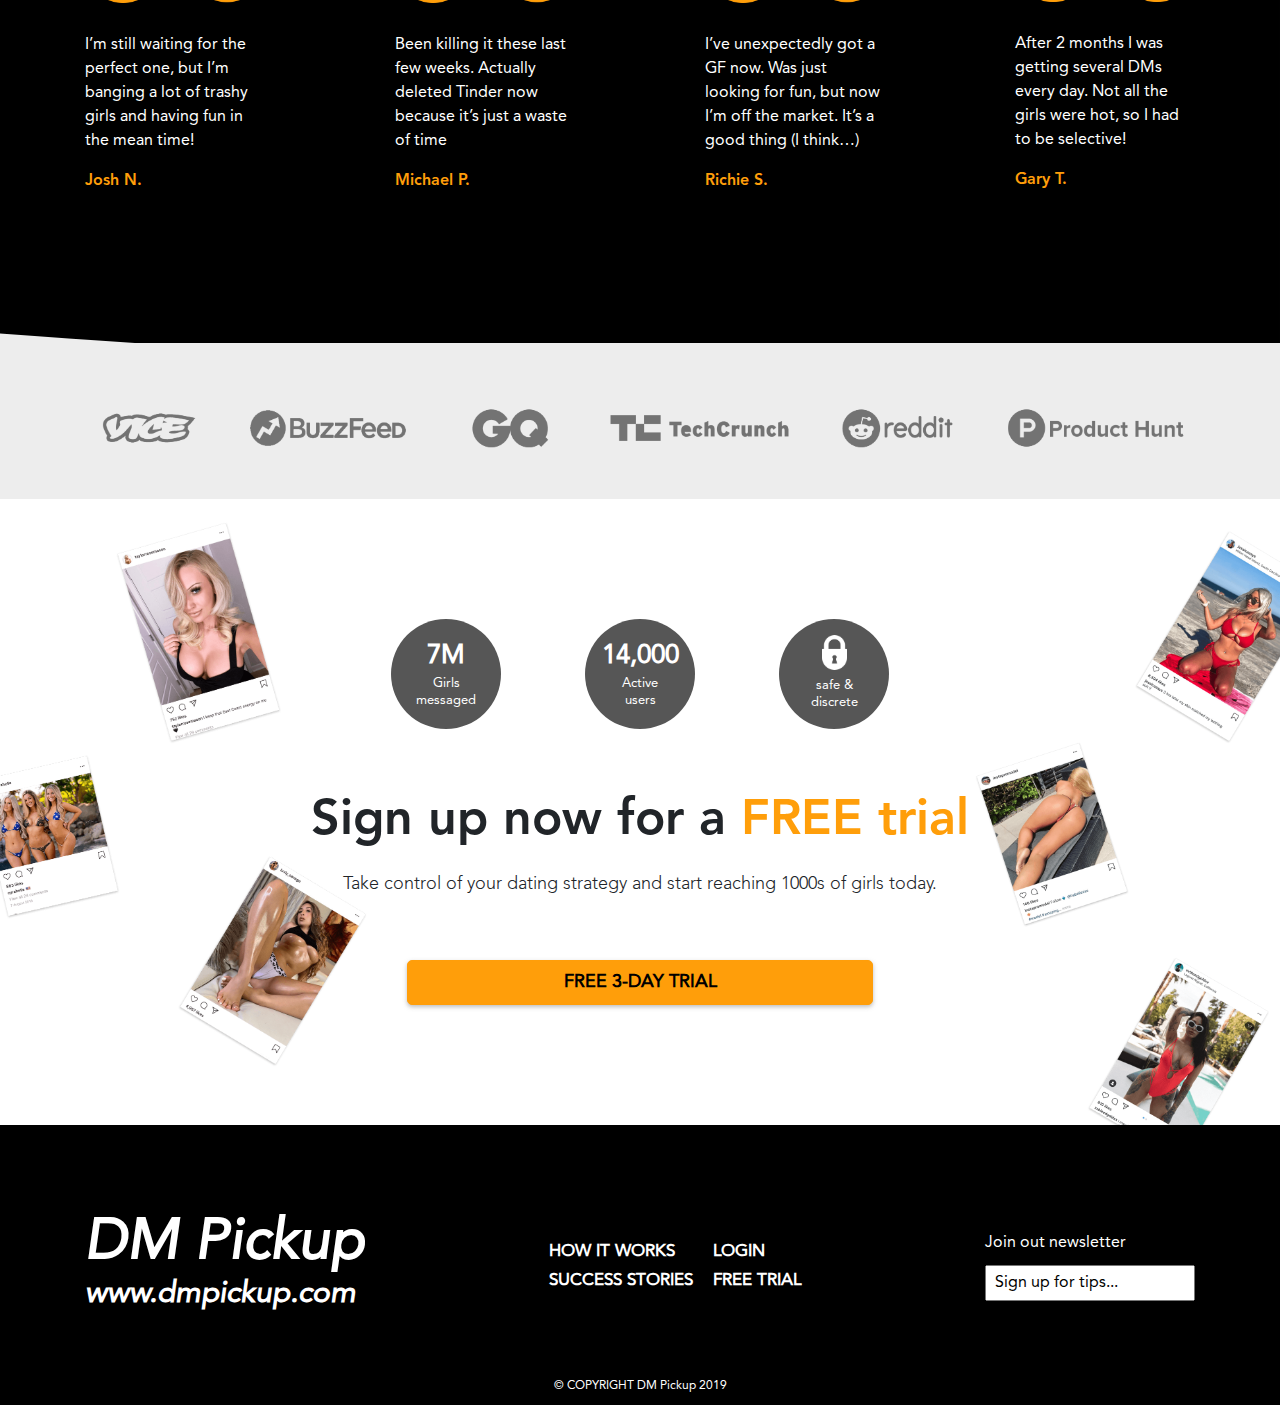
==== commit 85a18310: "add signUp section" ====
--- a/app/index.html
+++ b/app/index.html
@@ -301,11 +301,68 @@
 
 	<section class="partner-section">
 		<div class="partner-section__container container">
-
-		</div>
-	</section>
-
-	<section class="signFooter-section"></section>
+			<div class="partnerIcons">
+				<img src="images/partner-iconsImg-vice.png" alt="partner logo" class="partnerIcons__img">
+				<img src="images/partner-iconsImg-buzzFeed.png" alt="partner logo" class="partnerIcons__img">
+				<img src="images/partner-iconsImg-gq.png" alt="partner logo" class="partnerIcons__img">
+				<img src="images/partner-iconsImg-techCrunch.png" alt="partner logo" class="partnerIcons__img">
+				<img src="images/partner-iconsImg-reddit.png" alt="partner logo" class="partnerIcons__img">
+				<img src="images/partner-iconsImg-productHunt.png" alt="partner logo" class="partnerIcons__img">
+			</div>
+		</div>
+	</section>
+
+	<section class="signFooter-section">
+		<img src="images/dm_signLeft_img.png" alt="signFooter bg imgage " class="signFooter-section__bgLeft signFooter-bgImage">
+		<img src="images/dm_signRight_img.png" alt="signFooter bg imgage" class="signFooter-section__bgRight signFooter-bgImage">
+		<div class="signFooter-section__container container">
+			<div class="signFooter-content">
+				<div class="signFooter-content__iconsBlock signFooter-iconsBlock">
+
+					<div class="signFooter-iconsBlock-item">
+							<div class="signFooter-iconsBlock-item__topLogo">
+								7M
+							</div>
+							<div class="signFooter-iconsBlock-item__text">
+								Girls messaged
+							</div>
+					</div>
+
+					<div class="signFooter-iconsBlock-item">
+							<div class="signFooter-iconsBlock-item__topLogo">
+								14,000
+							</div>
+							<div class="signFooter-iconsBlock-item__text">
+								Active users
+							</div>
+					</div>
+
+					<div class="signFooter-iconsBlock-item">
+							<div class="signFooter-iconsBlock-item__topLogo">
+								<img src="images/icon_padlock.png" alt="padlock icon" class="signFooter-iconsBlock-item__topLogo-img">
+							</div>
+							<div class="signFooter-iconsBlock-item__text">
+								safe & discrete
+							</div>
+					</div>
+
+				</div>
+				<div class="signFooter-content__textBlock">
+					<div class="signFooter-content__textBlock-title sectionTitle">
+							Sign up now for a <span>FREE trial</span>
+					</div>
+					<div class="signFooter-content__textBlock-subTitle sectionSubTitle">
+							Take control of your dating strategy and start reaching 1000s of girls today.
+					</div>
+				</div>
+				<div class="signFooter-content__btnBlock">
+					<a href="#" class="mainBtn mainBtn_size_long signFooter-content__btnBlock-btn">
+						Free 3-Day trial
+					</a>
+				</div>
+			</div>
+		</div>
+	</section>
 
 	<footer class="footer">
 		<div class="footer__container container ">
--- a/app/css/style.css
+++ b/app/css/style.css
@@ -632,12 +632,13 @@
   background-repeat: no-repeat;
   background-size: cover;
   color: #fff;
+  position: relative;
   z-index: 9;
 }
 
 .stories-section__container {
-  padding-top: 120px;
-  padding-bottom: 90px;
+  padding-top: 90px;
+  padding-bottom: 150px;
 }
 
 .successStories-title {
@@ -678,8 +679,151 @@
 .partner-section {
   background-color: #ededed;
   height: 216px;
-  z-index: -1;
   margin-top: -60px;
+}
+
+.partner-section__container {
+  overflow: hidden;
+}
+
+.partnerIcons {
+  padding-top: 110px;
+  display: -webkit-box;
+  display: -webkit-flex;
+  display: -ms-flexbox;
+  display: flex;
+  -webkit-box-pack: justify;
+  -webkit-justify-content: space-between;
+      -ms-flex-pack: justify;
+          justify-content: space-between;
+  -webkit-flex-wrap: wrap;
+      -ms-flex-wrap: wrap;
+          flex-wrap: wrap;
+  height: 180px;
+  overflow: hidden;
+}
+
+.partnerIcons__img {
+  height: 70px;
+}
+
+.signFooter-section {
+  position: relative;
+}
+
+.signFooter-section__bgLeft {
+  left: 0;
+}
+
+.signFooter-section__bgRight {
+  right: 0;
+}
+
+.signFooter-section__container {
+  padding-top: 120px;
+  padding-bottom: 120px;
+}
+
+.signFooter-bgImage {
+  position: absolute;
+  width: auto;
+  height: 625px;
+  bottom: 0;
+}
+
+.signFooter-content {
+  width: 60%;
+  margin: 0 auto;
+}
+
+.signFooter-content__textBlock {
+  text-align: center;
+}
+
+.signFooter-content__textBlock-title {
+  font-size: 50px;
+}
+
+.signFooter-content__textBlock-subTitle {
+  font-size: 18px;
+  margin-bottom: 60px;
+}
+
+.signFooter-content__btnBlock {
+  text-align: center;
+}
+
+.signFooter-content__textBlock-title > span {
+  color: #ff9e0a;
+}
+
+.signFooter-iconsBlock {
+  display: -webkit-box;
+  display: -webkit-flex;
+  display: -ms-flexbox;
+  display: flex;
+  -webkit-box-pack: space-evenly;
+  -webkit-justify-content: space-evenly;
+      -ms-flex-pack: space-evenly;
+          justify-content: space-evenly;
+  margin-bottom: 60px;
+}
+
+.signFooter-iconsBlock-item {
+  color: #fff;
+  width: 110px;
+  height: 110px;
+  border-radius: 50%;
+  background-color: #565656;
+  display: -webkit-box;
+  display: -webkit-flex;
+  display: -ms-flexbox;
+  display: flex;
+  -webkit-box-pack: center;
+  -webkit-justify-content: center;
+      -ms-flex-pack: center;
+          justify-content: center;
+  -webkit-box-orient: vertical;
+  -webkit-box-direction: normal;
+  -webkit-flex-direction: column;
+      -ms-flex-direction: column;
+          flex-direction: column;
+  -webkit-box-align: center;
+  -webkit-align-items: center;
+      -ms-flex-align: center;
+          align-items: center;
+}
+
+.signFooter-iconsBlock-item__topLogo {
+  font-size: 26px;
+  font-weight: bold;
+}
+
+.signFooter-iconsBlock-item__topLogo-img {
+  width: 100%;
+  height: auto;
+  max-width: 25px;
+  margin-bottom: 8px;
+}
+
+.signFooter-iconsBlock-item__text {
+  font-size: 13px;
+  line-height: 1.3;
+  padding: 0 20px;
+  text-align: center;
+}
+
+.mainBtn_size_long {
+  width: 70%;
+  color: #000;
+  background-color: #ff9e0a;
+  border-radius: 5px;
+  padding-top: 8px;
+  padding-bottom: 8px;
+}
+
+.mainBtn_size_long:hover {
+  color: #fff;
 }
 
 .footer {
@@ -815,4 +959,4 @@
 
 /*==========  Mobile First  ==========*/
 /*==========  Desktop First  ==========*/
-/*# sourceMappingURL=[data-uri] */
+/*# sourceMappingURL=[data-uri] */
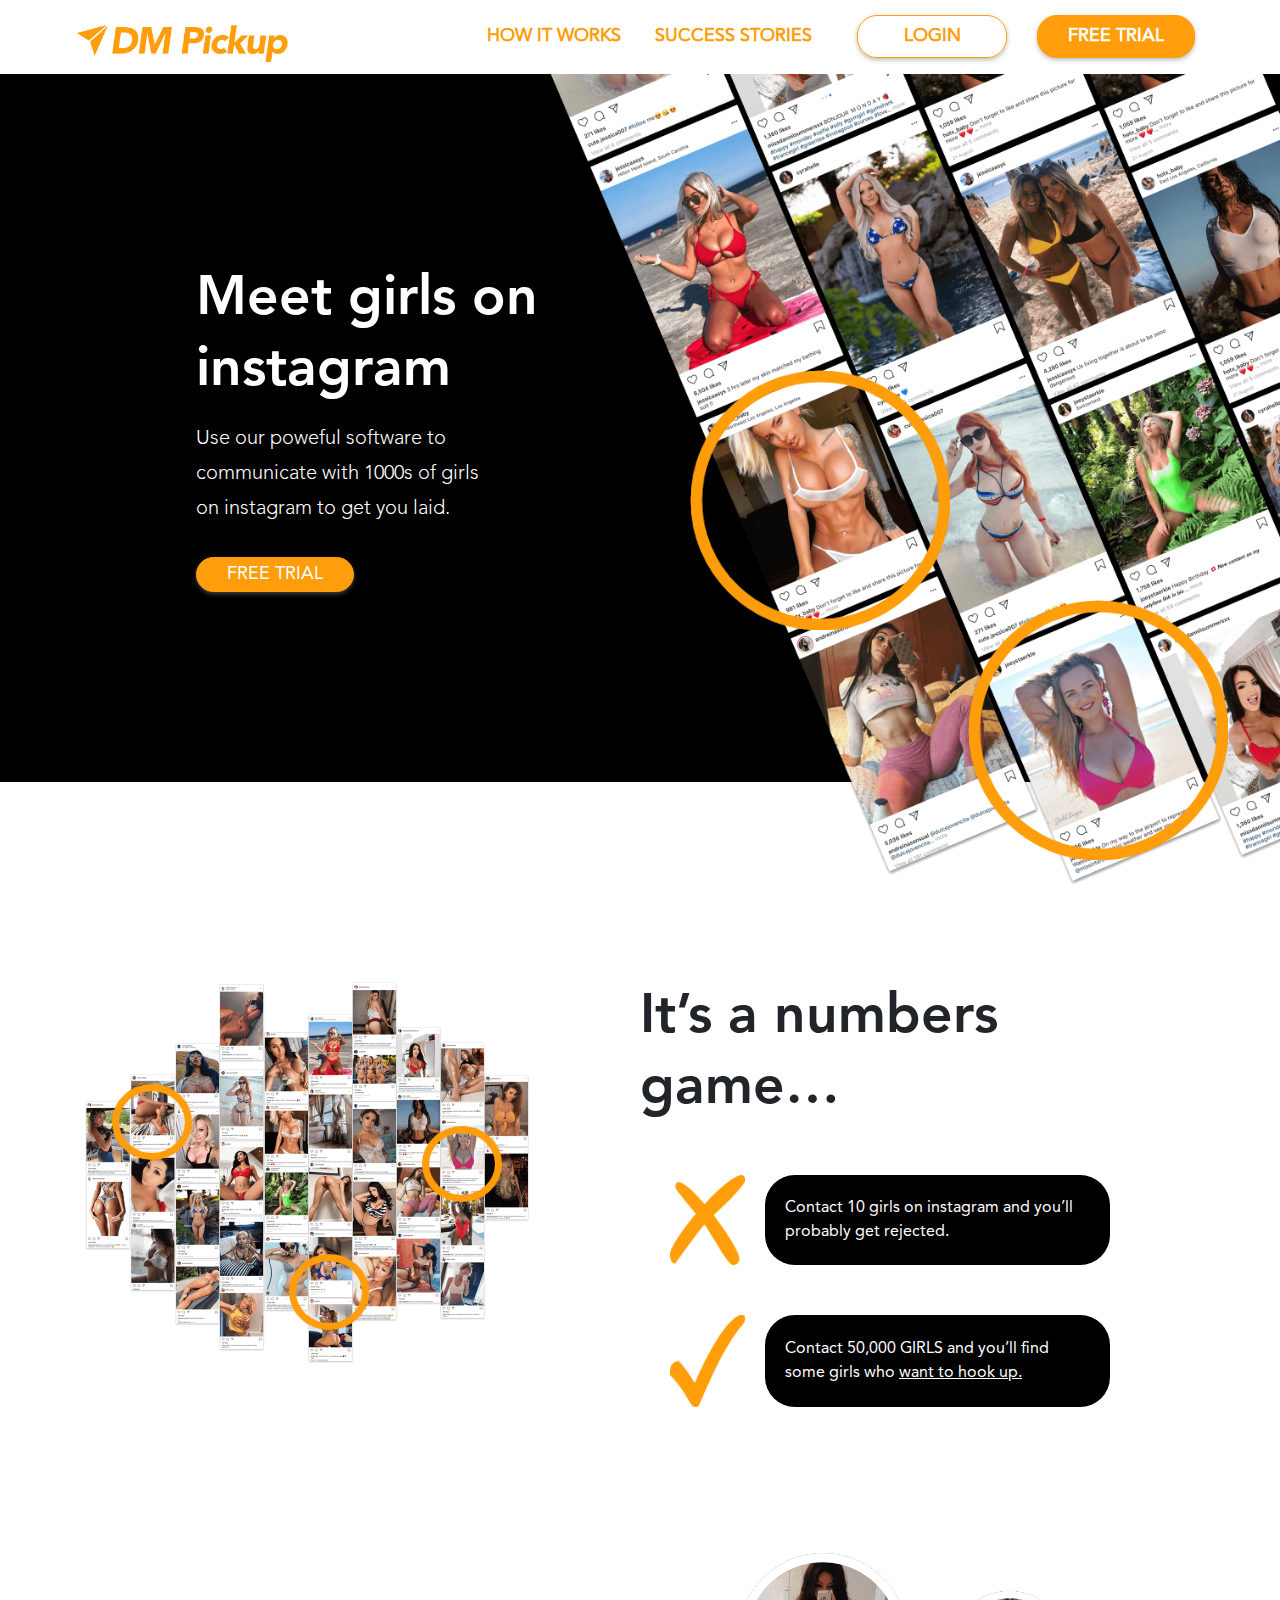
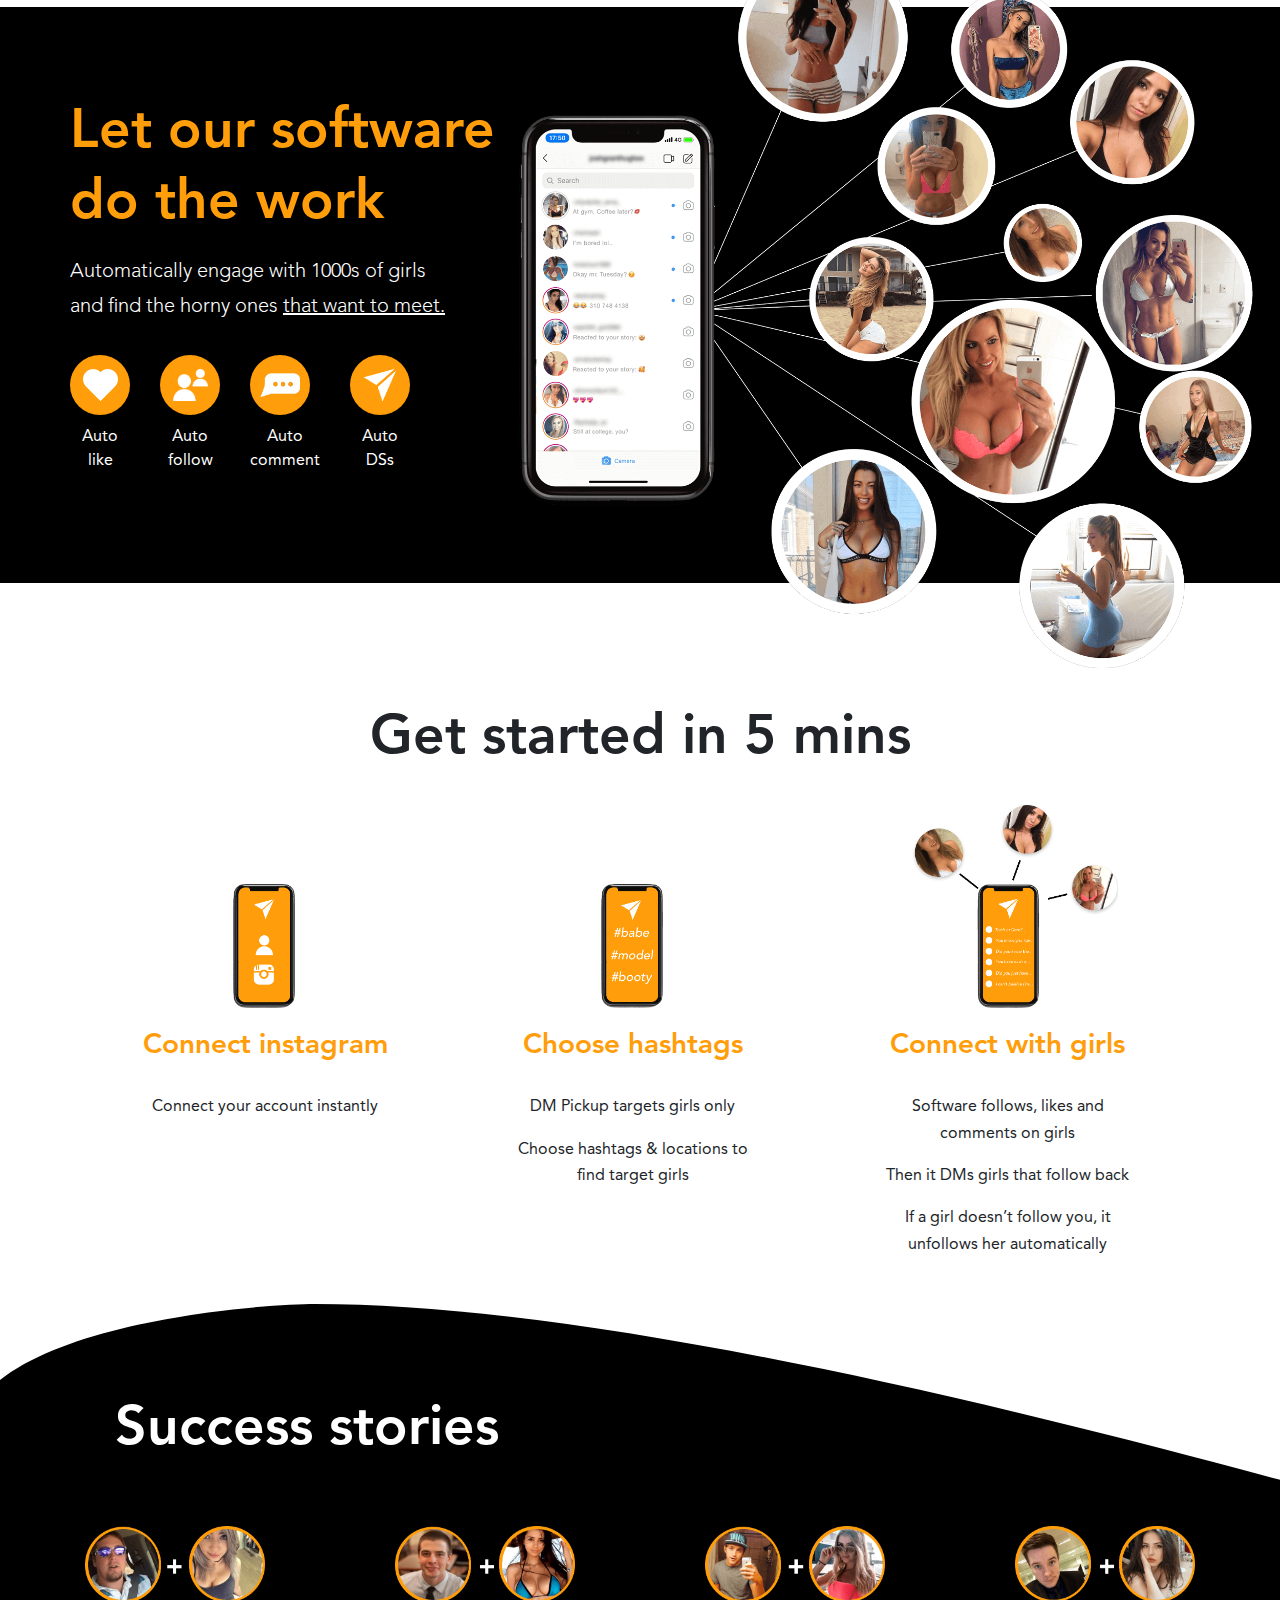
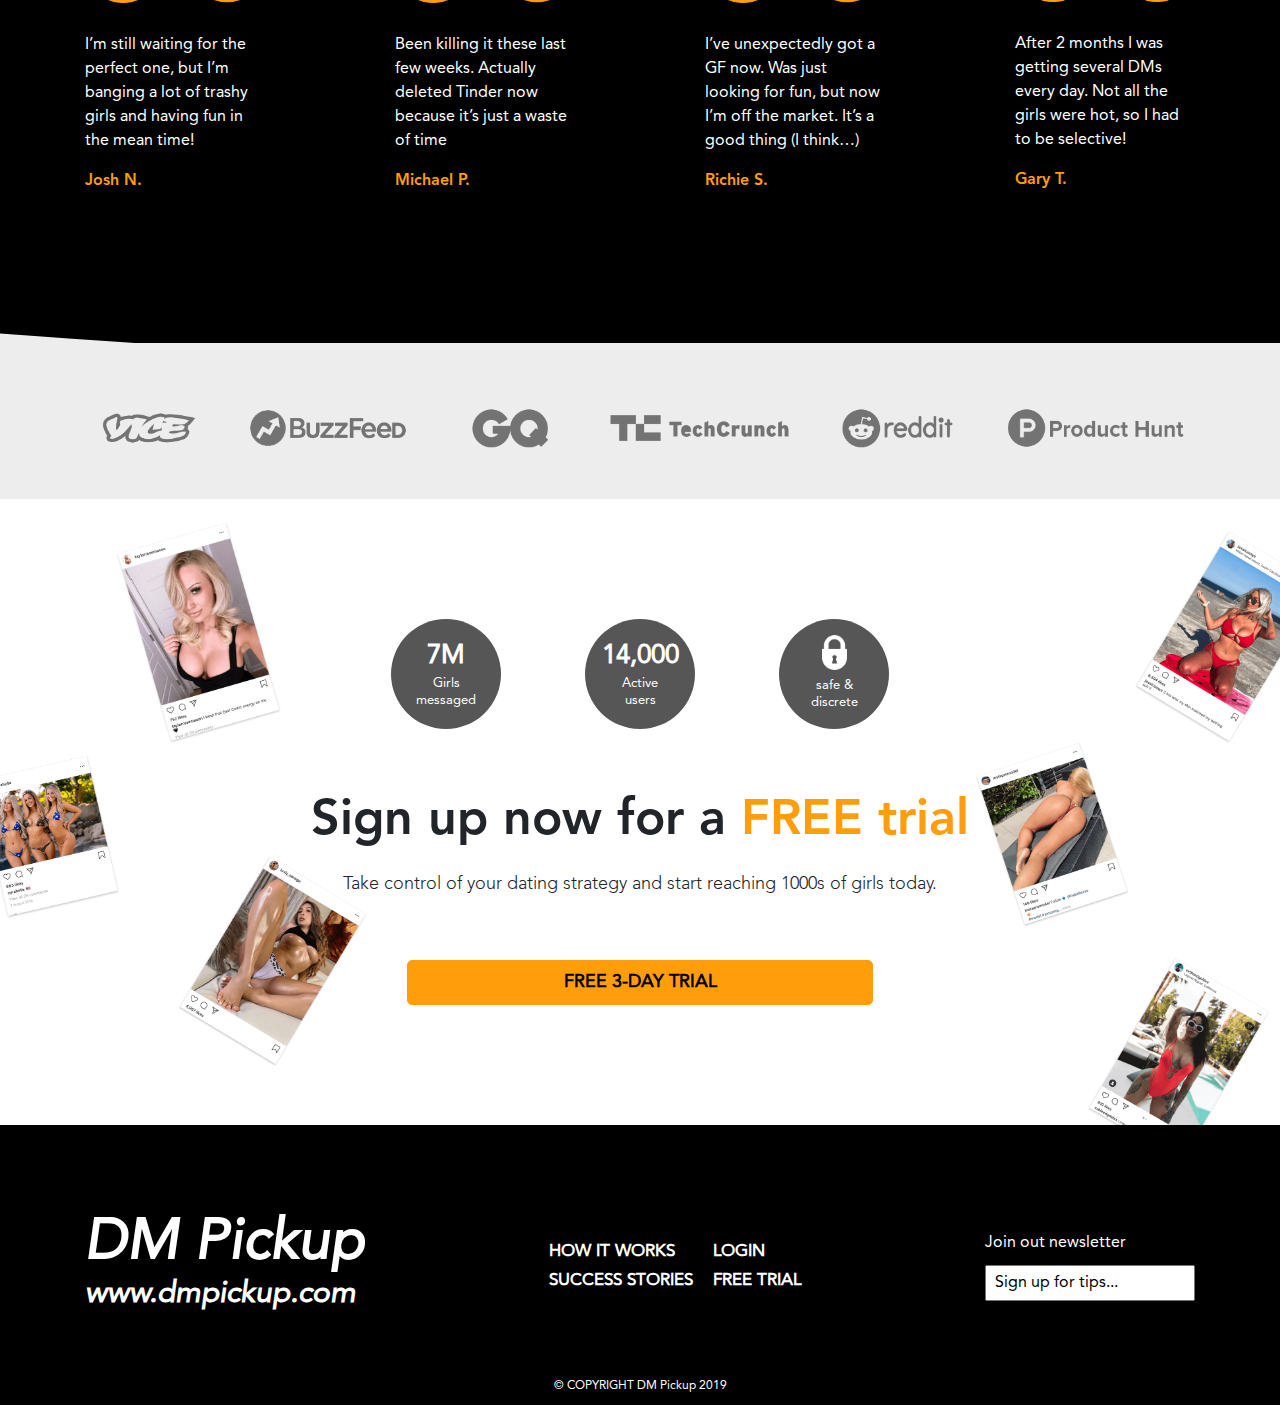
==== commit b499896f: "add signUp page + recompress images" ====
--- a/app/index.html
+++ b/app/index.html
@@ -36,7 +36,7 @@
 					</ul>
 				</div>
 				<div class="topMenu__buttons">
-					<a href="#" class="topMenu__buttons-a mainBtn">
+					<a href="signUp.html" class="topMenu__buttons-a mainBtn">
 						Login
 					</a>
 					<a href="#" class="topMenu__buttons-a mainBtn mainBtn_accent">
--- a/app/css/style.css
+++ b/app/css/style.css
@@ -820,6 +820,8 @@
   border-radius: 5px;
   padding-top: 8px;
   padding-bottom: 8px;
+  -webkit-box-shadow: none;
+          box-shadow: none;
 }
 
 .mainBtn_size_long:hover {
@@ -957,6 +959,139 @@
   padding-bottom: 10px;
 }
 
+.signUp-section__container {
+  display: -webkit-box;
+  display: -webkit-flex;
+  display: -ms-flexbox;
+  display: flex;
+  -webkit-box-pack: justify;
+  -webkit-justify-content: space-between;
+      -ms-flex-pack: justify;
+          justify-content: space-between;
+}
+
+.signUp-contentBlock {
+  width: 48%;
+  display: -webkit-box;
+  display: -webkit-flex;
+  display: -ms-flexbox;
+  display: flex;
+  -webkit-box-orient: vertical;
+  -webkit-box-direction: normal;
+  -webkit-flex-direction: column;
+      -ms-flex-direction: column;
+          flex-direction: column;
+  -webkit-box-pack: center;
+  -webkit-justify-content: center;
+      -ms-flex-pack: center;
+          justify-content: center;
+}
+
+.signUp-contentBlock__logoBlock-logoLink {
+  margin-bottom: 40px;
+}
+
+.signUp-contentBlock__titleBlock {
+  margin-bottom: 30px;
+  border: 3px solid #000;
+  border-radius: 5px;
+  padding: 15px 40px;
+}
+
+.signUp-contentBlock__titleBlock-text {
+  font-size: 24px;
+  font-weight: bold;
+}
+
+.signUp-contentBlock__inputsBlock-row {
+  margin-bottom: 20px;
+}
+
+.signUp-contentBlock__btnBlock-btn {
+  width: 100%;
+  color: #fff;
+  margin: 0;
+}
+
+.signUpBlock-col {
+  display: -webkit-box;
+  display: -webkit-flex;
+  display: -ms-flexbox;
+  display: flex;
+  -webkit-box-orient: vertical;
+  -webkit-box-direction: normal;
+  -webkit-flex-direction: column;
+      -ms-flex-direction: column;
+          flex-direction: column;
+  margin-bottom: 30px;
+}
+
+.signUpBlock-col__label {
+  margin-bottom: 5px;
+  font-size: 12px;
+  color: #838383;
+}
+
+.signUpBlock-col__input {
+  padding: 10px 20px;
+  border: 1px solid #838383;
+  border-radius: 5px;
+}
+
+.signUpBlock-col__input:hover, .signUpBlock-col__input:active, .signUpBlock-col__input:focus {
+  outline: none;
+}
+
+.signUp-imageBlock {
+  width: 48%;
+  position: relative;
+}
+
+.signUp-imageBlock__img {
+  width: 100%;
+  height: auto;
+}
+
+.signUp-imageBlock__img-circle {
+  position: absolute;
+  width: 120px;
+  height: 120px;
+  background-image: url(../images/dm-accentCircle_heavy.png);
+}
+
+.accentCircle_signUp_1 {
+  top: 17%;
+  left: 1%;
+}
+
+.accentCircle_signUp_2 {
+  top: 67%;
+  left: 19%;
+}
+
+.accentCircle_signUp_3 {
+  top: 40%;
+  left: 56%;
+}
+
+@media (max-width: 1199.98px) {
+  .signUp-contentBlock__titleBlock-text {
+    font-size: 20px;
+  }
+  .accentCircle_signUp_1 {
+    top: 17%;
+    left: -1%;
+  }
+  .accentCircle_signUp_2 {
+    top: 67%;
+    left: 17%;
+  }
+  .accentCircle_signUp_3 {
+    top: 40%;
+    left: 54%;
+  }
+}
+
 /*==========  Mobile First  ==========*/
 /*==========  Desktop First  ==========*/
-/*# sourceMappingURL=[data-uri] */
+/*# sourceMappingURL=[data-uri] */
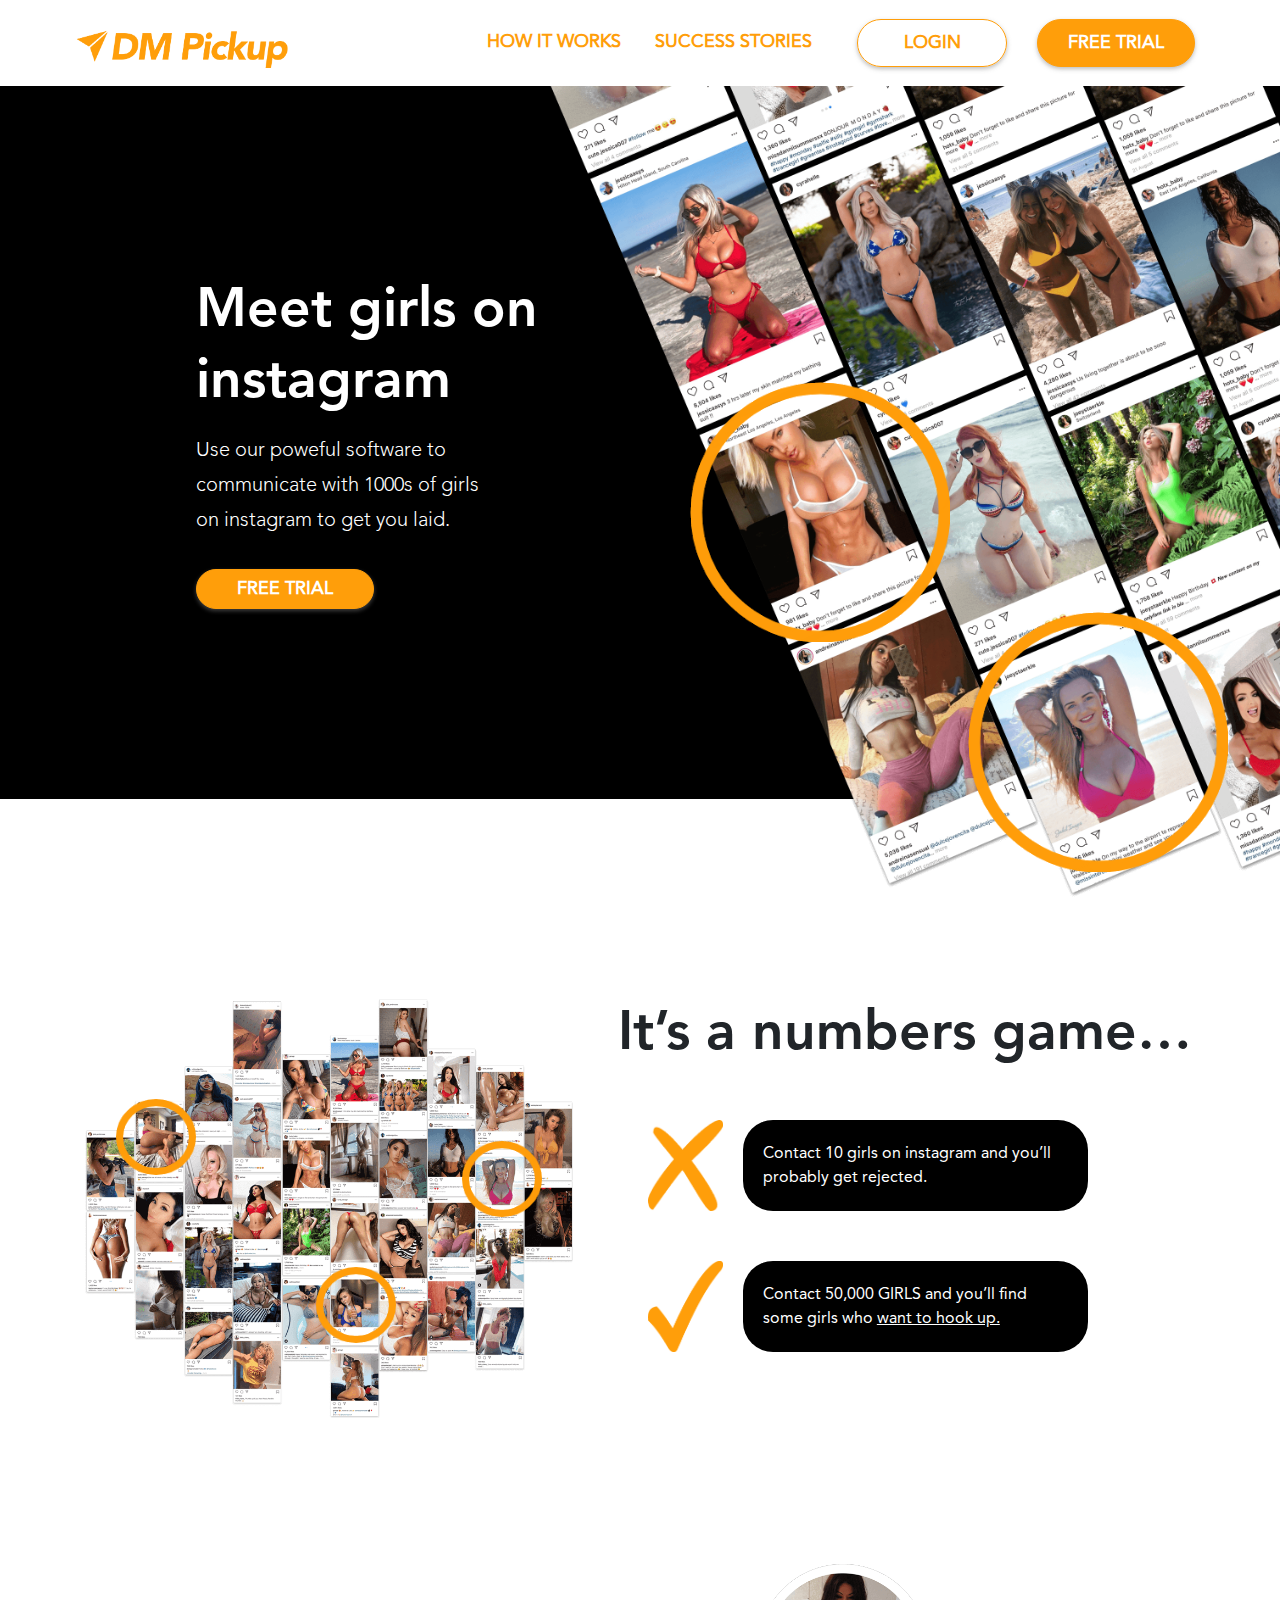
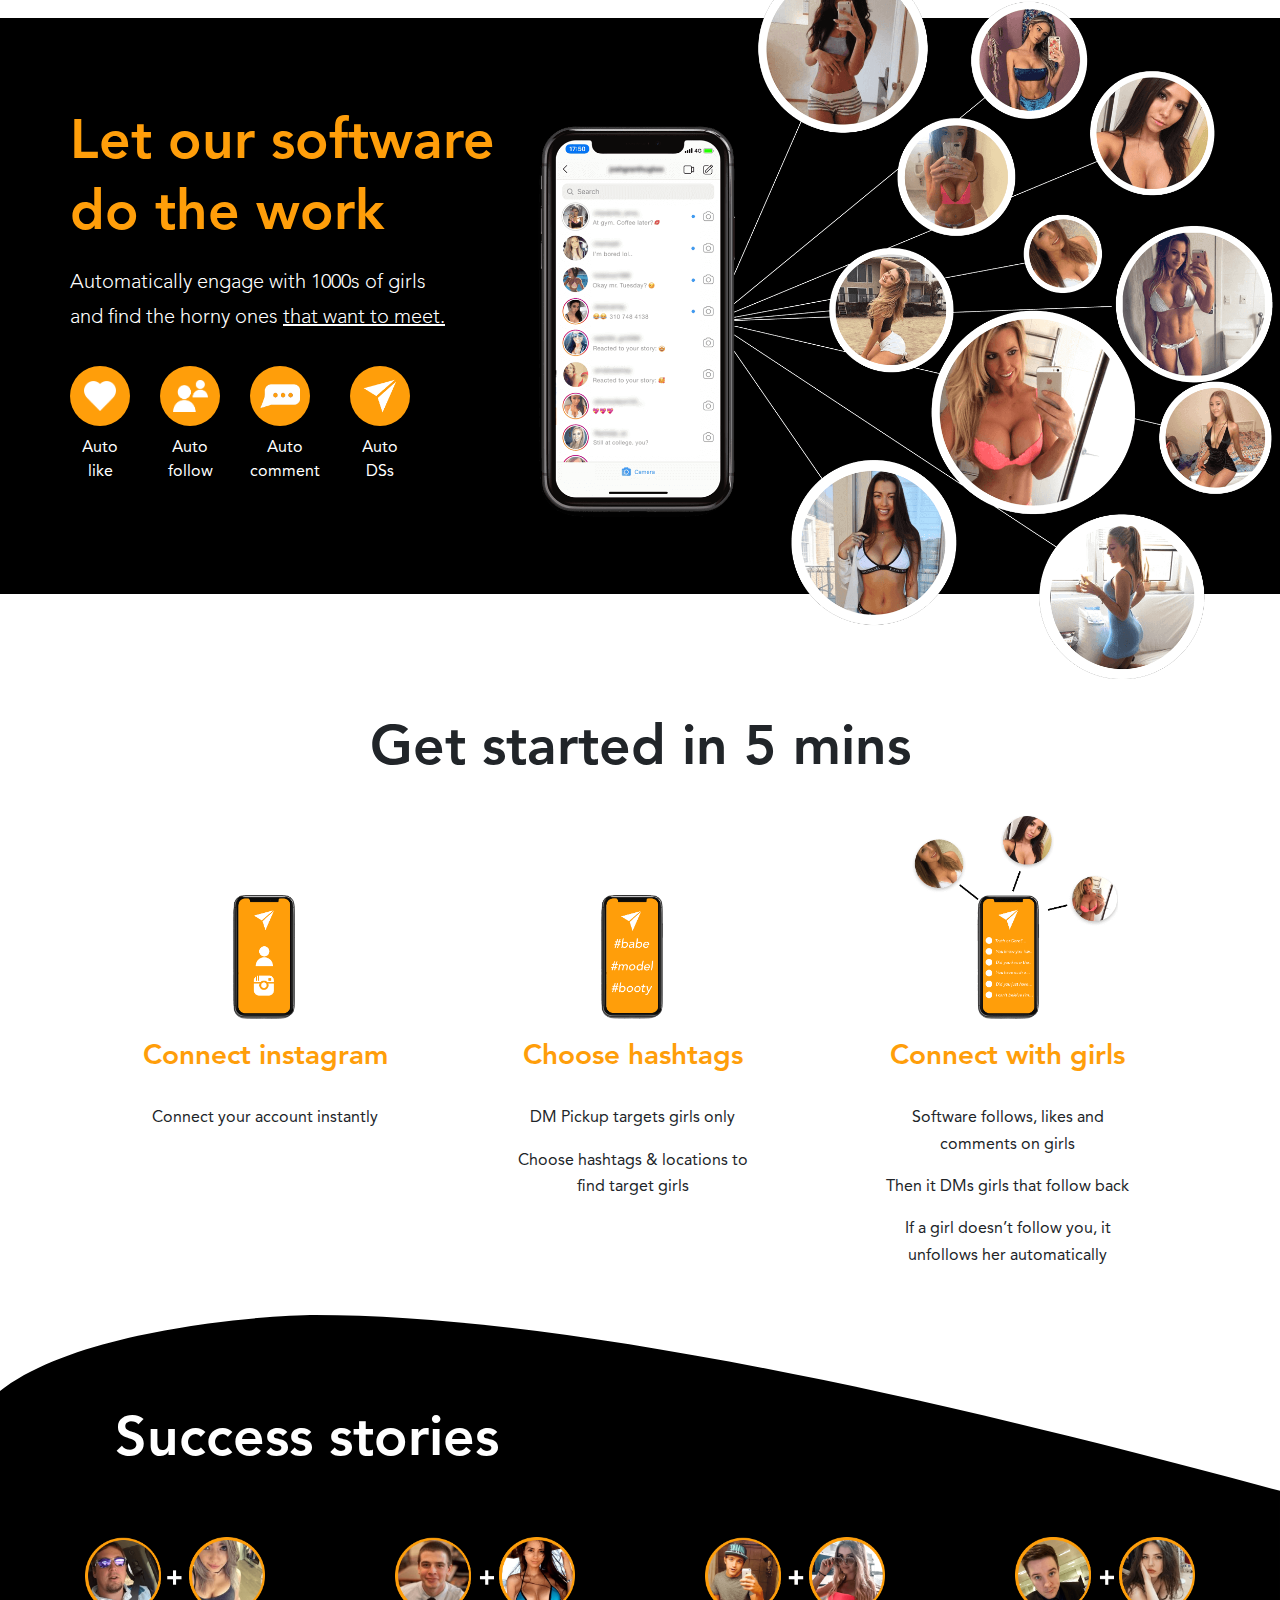
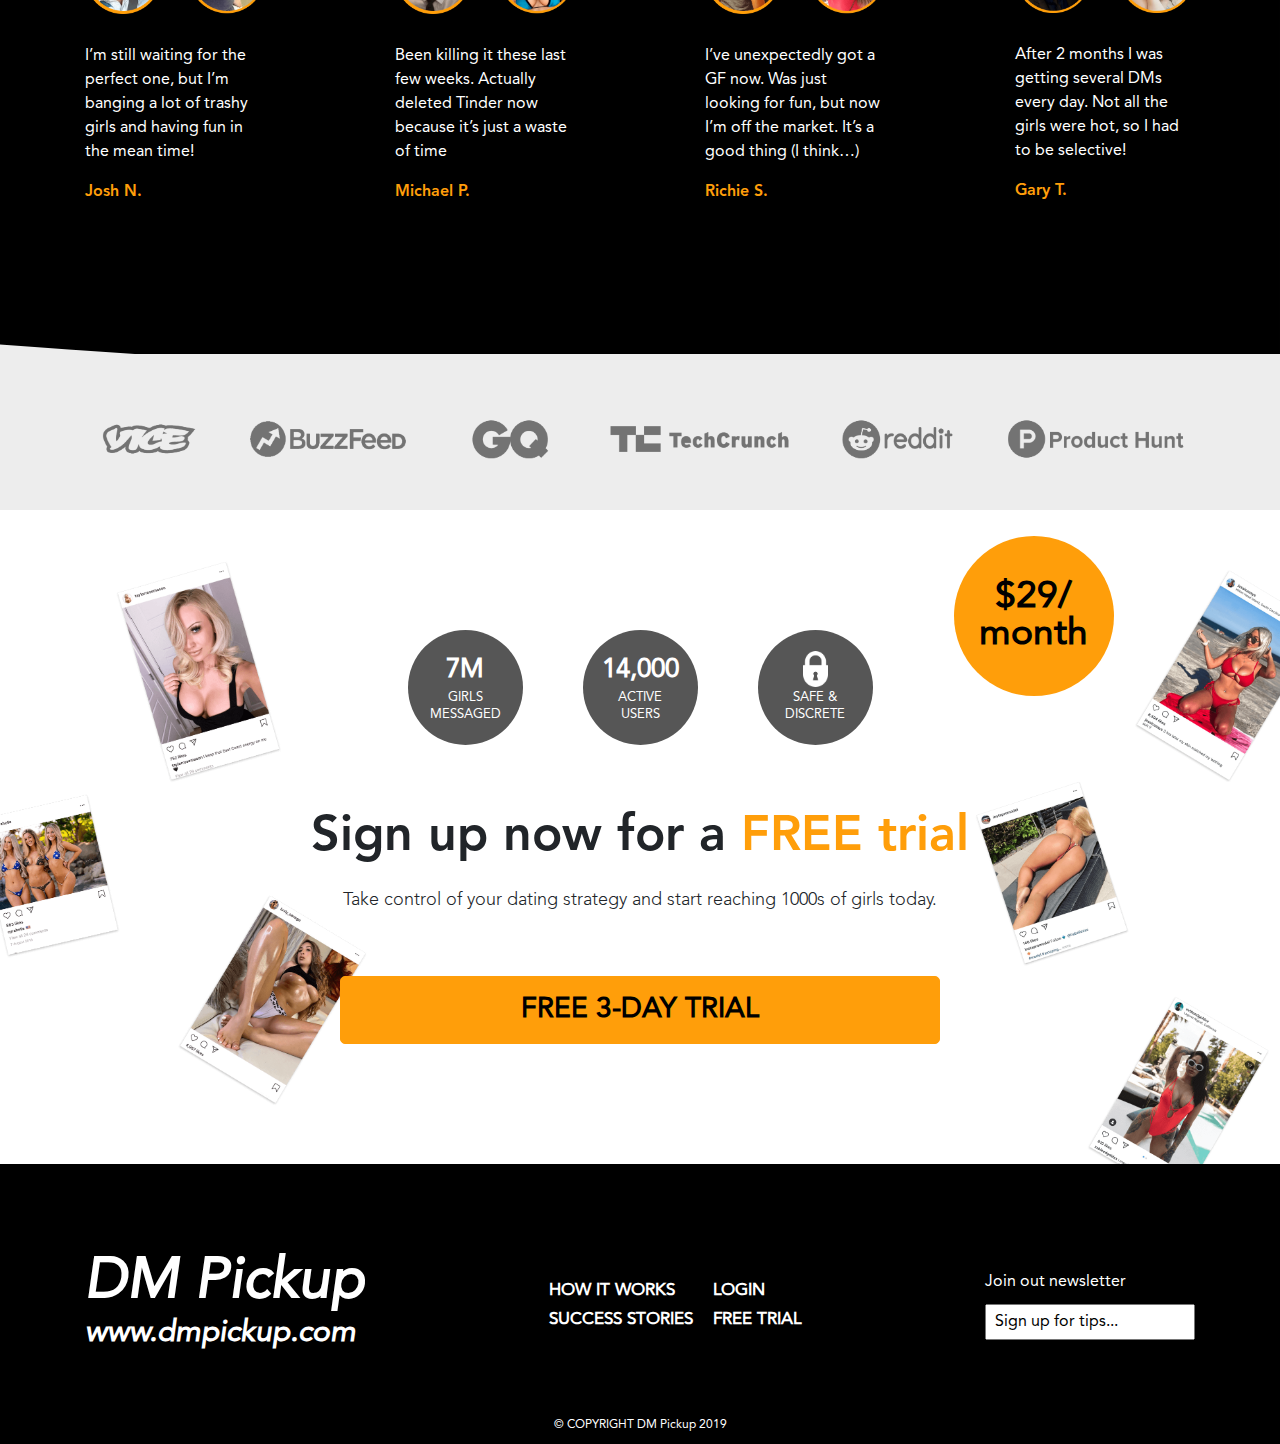
==== commit 6f398bae: "fix bugs -v1.0" ====
--- a/app/index.html
+++ b/app/index.html
@@ -315,6 +315,12 @@
 	<section class="signFooter-section">
 		<img src="images/dm_signLeft_img.png" alt="signFooter bg imgage " class="signFooter-section__bgLeft signFooter-bgImage">
 		<img src="images/dm_signRight_img.png" alt="signFooter bg imgage" class="signFooter-section__bgRight signFooter-bgImage">
+		<div class="signFooter-sale">
+			<div class="signFooter-sale__text">
+				$29/<br>
+				month
+			</div>
+		</div>
 		<div class="signFooter-section__container container">
 			<div class="signFooter-content">
 				<div class="signFooter-content__iconsBlock signFooter-iconsBlock">
--- a/app/css/style.css
+++ b/app/css/style.css
@@ -35,10 +35,11 @@
   font-size: 18px;
   text-transform: uppercase;
   font-weight: bold;
+  line-height: normal;
   border: 1px solid #ff9e0a;
-  border-radius: 20px;
+  border-radius: 56px;
   display: inline-block;
-  padding: 7px 30px;
+  padding: 12px 30px;
   margin: 0 15px;
   min-width: 150px;
   text-align: center;
@@ -70,8 +71,7 @@
 }
 
 .mainBtn.mainBtn_size_medium {
-  font-weight: normal;
-  padding: 3px 30px;
+  padding: 8px 40px;
 }
 
 @media (max-width: 1199.98px) {
@@ -121,7 +121,7 @@
   -webkit-justify-content: space-between;
       -ms-flex-pack: justify;
           justify-content: space-between;
-  padding: 12px 0;
+  padding: 18px 0;
 }
 
 .header-row__logo {
@@ -319,7 +319,7 @@
 }
 
 .numbersGameSect-imageBlock__img {
-  width: 100%;
+  width: 110%;
 }
 
 .numbersGameSect-imageBlock__img-circle {
@@ -331,17 +331,17 @@
 
 .accentCircle_numGeme_1 {
   top: 24%;
-  left: 6%;
+  left: 7%;
 }
 
 .accentCircle_numGeme_2 {
   top: 64%;
-  left: 46%;
+  left: 52%;
 }
 
 .accentCircle_numGeme_3 {
   top: 34%;
-  left: 76%;
+  left: 85%;
 }
 
 @media (max-width: 1199.98px) {
@@ -350,16 +350,16 @@
     height: 60px;
   }
   .accentCircle_numGeme_1 {
-    top: 22%;
-    left: 7%;
+    top: 25%;
+    left: 8%;
   }
   .accentCircle_numGeme_2 {
-    top: 62%;
-    left: 47%;
+    top: 65%;
+    left: 53%;
   }
   .accentCircle_numGeme_3 {
-    top: 33%;
-    left: 77%;
+    top: 35%;
+    left: 85%;
   }
 }
 
@@ -373,7 +373,7 @@
   -webkit-flex-direction: column;
       -ms-flex-direction: column;
           flex-direction: column;
-  width: 50%;
+  width: 52%;
 }
 
 .numbersGameSect-textBlock__title {
@@ -535,8 +535,16 @@
   margin-right: 0;
 }
 
+.softBlockIcons-item_heart .softBlockIcons-item__imgBlock-img {
+  width: 32px;
+}
+
 .softBlockIcons-item_message .softBlockIcons-item__imgBlock-img {
   width: 40px;
+}
+
+.softBlockIcons-item_teleg .softBlockIcons-item__imgBlock-img {
+  margin-left: 1px;
 }
 
 .mobileSoft-imageBlock {
@@ -546,7 +554,7 @@
 .mobileSoft-imageBlock__img {
   position: absolute;
   top: -90px;
-  right: 0;
+  right: -20px;
   width: 100%;
   max-width: 790px;
 }
@@ -731,9 +739,42 @@
   bottom: 0;
 }
 
+.signFooter-sale {
+  position: absolute;
+  top: 4%;
+  right: 13%;
+  width: 160px;
+  height: 160px;
+  border-radius: 50%;
+  background-color: #ff9e0a;
+  z-index: 1;
+  display: -webkit-box;
+  display: -webkit-flex;
+  display: -ms-flexbox;
+  display: flex;
+  -webkit-box-pack: center;
+  -webkit-justify-content: center;
+      -ms-flex-pack: center;
+          justify-content: center;
+  -webkit-box-align: center;
+  -webkit-align-items: center;
+      -ms-flex-align: center;
+          align-items: center;
+  text-align: center;
+}
+
+.signFooter-sale__text {
+  color: #000;
+  font-size: 37px;
+  font-weight: bold;
+  line-height: 1;
+}
+
 .signFooter-content {
-  width: 60%;
+  width: 75%;
   margin: 0 auto;
+  z-index: 2;
+  position: relative;
 }
 
 .signFooter-content__textBlock {
@@ -762,17 +803,19 @@
   display: -webkit-flex;
   display: -ms-flexbox;
   display: flex;
-  -webkit-box-pack: space-evenly;
-  -webkit-justify-content: space-evenly;
-      -ms-flex-pack: space-evenly;
-          justify-content: space-evenly;
+  -webkit-box-pack: center;
+  -webkit-justify-content: center;
+      -ms-flex-pack: center;
+          justify-content: center;
   margin-bottom: 60px;
 }
 
 .signFooter-iconsBlock-item {
   color: #fff;
-  width: 110px;
-  height: 110px;
+  margin-left: 30px;
+  margin-right: 30px;
+  width: 115px;
+  height: 115px;
   border-radius: 50%;
   background-color: #565656;
   display: -webkit-box;
@@ -803,23 +846,26 @@
   width: 100%;
   height: auto;
   max-width: 25px;
-  margin-bottom: 8px;
+  margin-bottom: 3px;
 }
 
 .signFooter-iconsBlock-item__text {
   font-size: 13px;
   line-height: 1.3;
   padding: 0 20px;
+  text-transform: uppercase;
   text-align: center;
 }
 
 .mainBtn_size_long {
-  width: 70%;
+  width: 80%;
+  max-width: 600px;
+  font-size: 28px;
+  font-weight: bold;
   color: #000;
   background-color: #ff9e0a;
   border-radius: 5px;
-  padding-top: 8px;
-  padding-bottom: 8px;
+  padding: 16px 40px;
   -webkit-box-shadow: none;
           box-shadow: none;
 }
@@ -1007,6 +1053,10 @@
   margin-bottom: 20px;
 }
 
+.signUp-contentBlock__btnBlock {
+  margin-bottom: 30px;
+}
+
 .signUp-contentBlock__btnBlock-btn {
   width: 100%;
   color: #fff;
@@ -1043,19 +1093,19 @@
 }
 
 .signUp-imageBlock {
-  width: 48%;
+  width: 50%;
   position: relative;
 }
 
 .signUp-imageBlock__img {
-  width: 100%;
+  max-height: 790px;
   height: auto;
 }
 
 .signUp-imageBlock__img-circle {
   position: absolute;
-  width: 120px;
-  height: 120px;
+  width: 150px;
+  height: 150px;
   background-image: url(../images/dm-accentCircle_heavy.png);
 }
 
@@ -1065,13 +1115,13 @@
 }
 
 .accentCircle_signUp_2 {
-  top: 67%;
-  left: 19%;
+  top: 68%;
+  left: 24%;
 }
 
 .accentCircle_signUp_3 {
   top: 40%;
-  left: 56%;
+  left: 69%;
 }
 
 @media (max-width: 1199.98px) {
@@ -1080,18 +1130,18 @@
   }
   .accentCircle_signUp_1 {
     top: 17%;
-    left: -1%;
+    left: 2%;
   }
   .accentCircle_signUp_2 {
     top: 67%;
-    left: 17%;
+    left: 29%;
   }
   .accentCircle_signUp_3 {
     top: 40%;
-    left: 54%;
+    left: 82%;
   }
 }
 
 /*==========  Mobile First  ==========*/
 /*==========  Desktop First  ==========*/
-/*# sourceMappingURL=[data-uri] */
+/*# sourceMappingURL=[data-uri] */
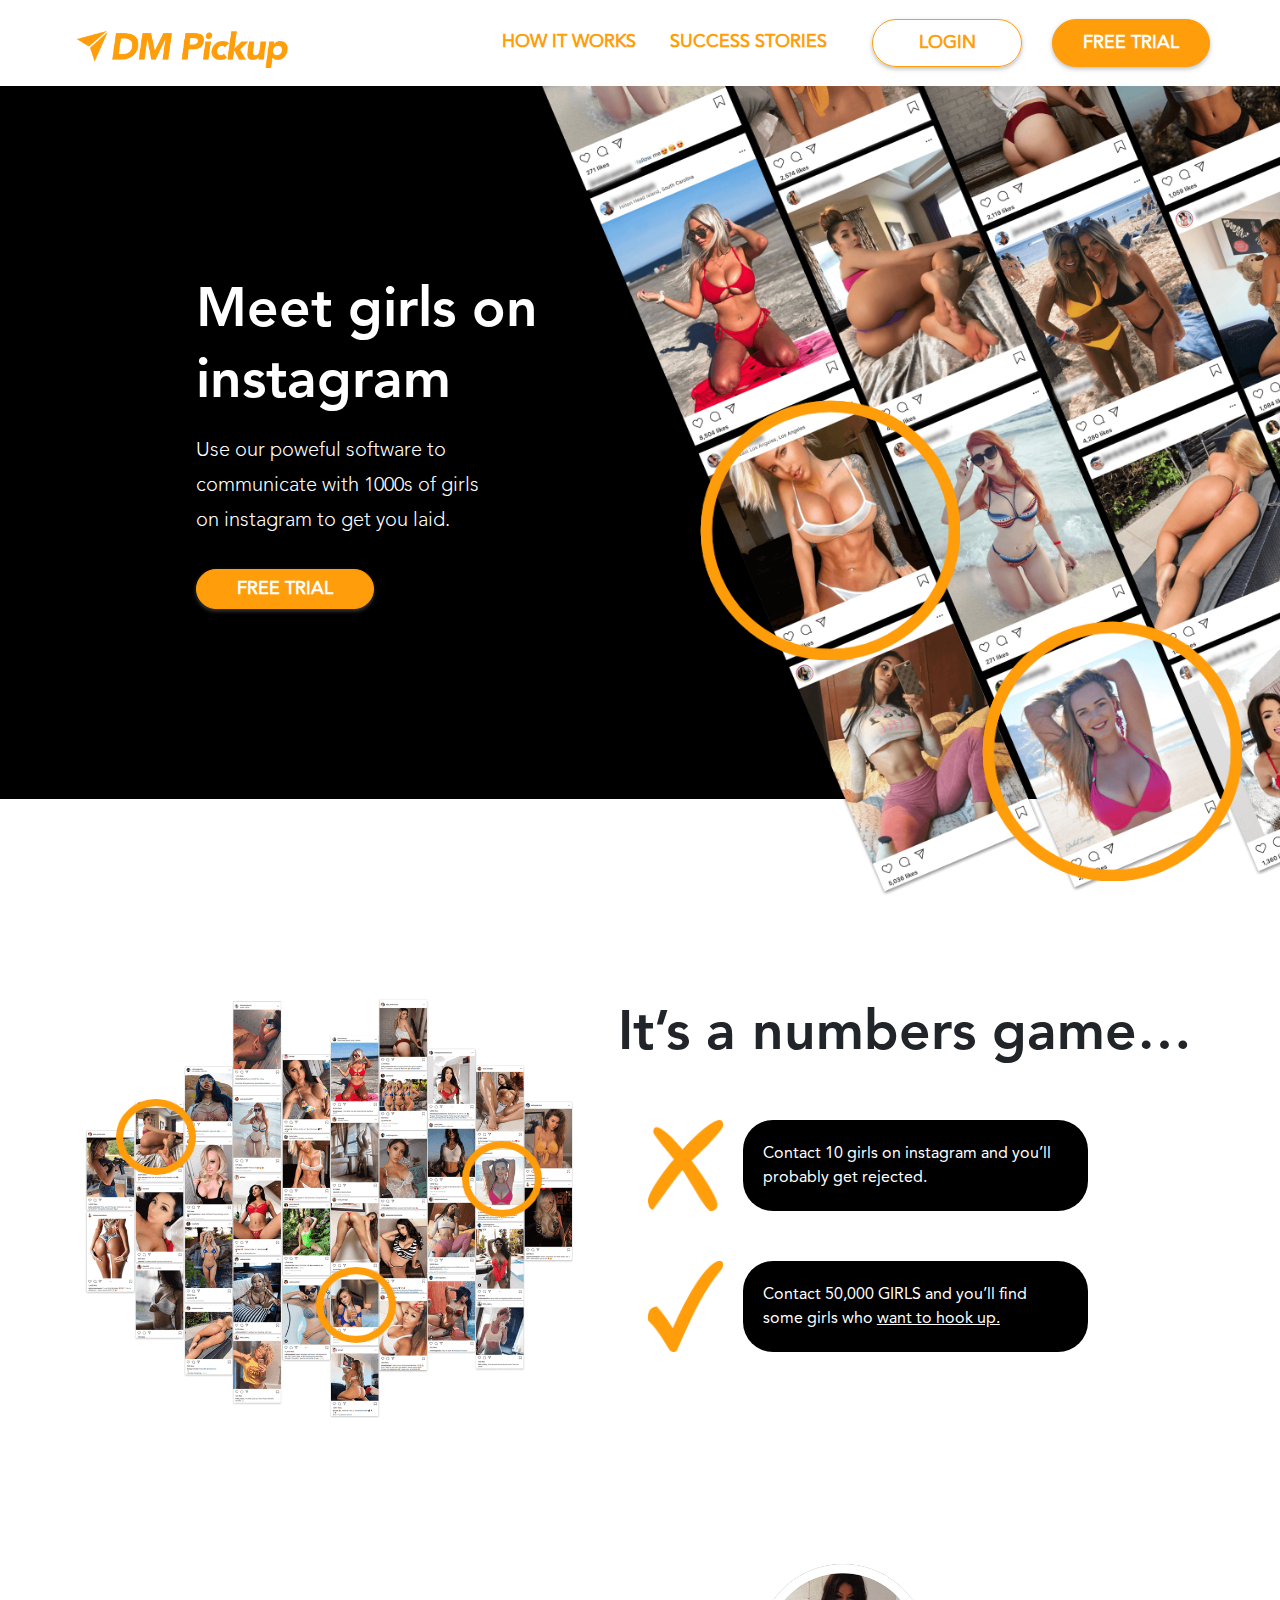
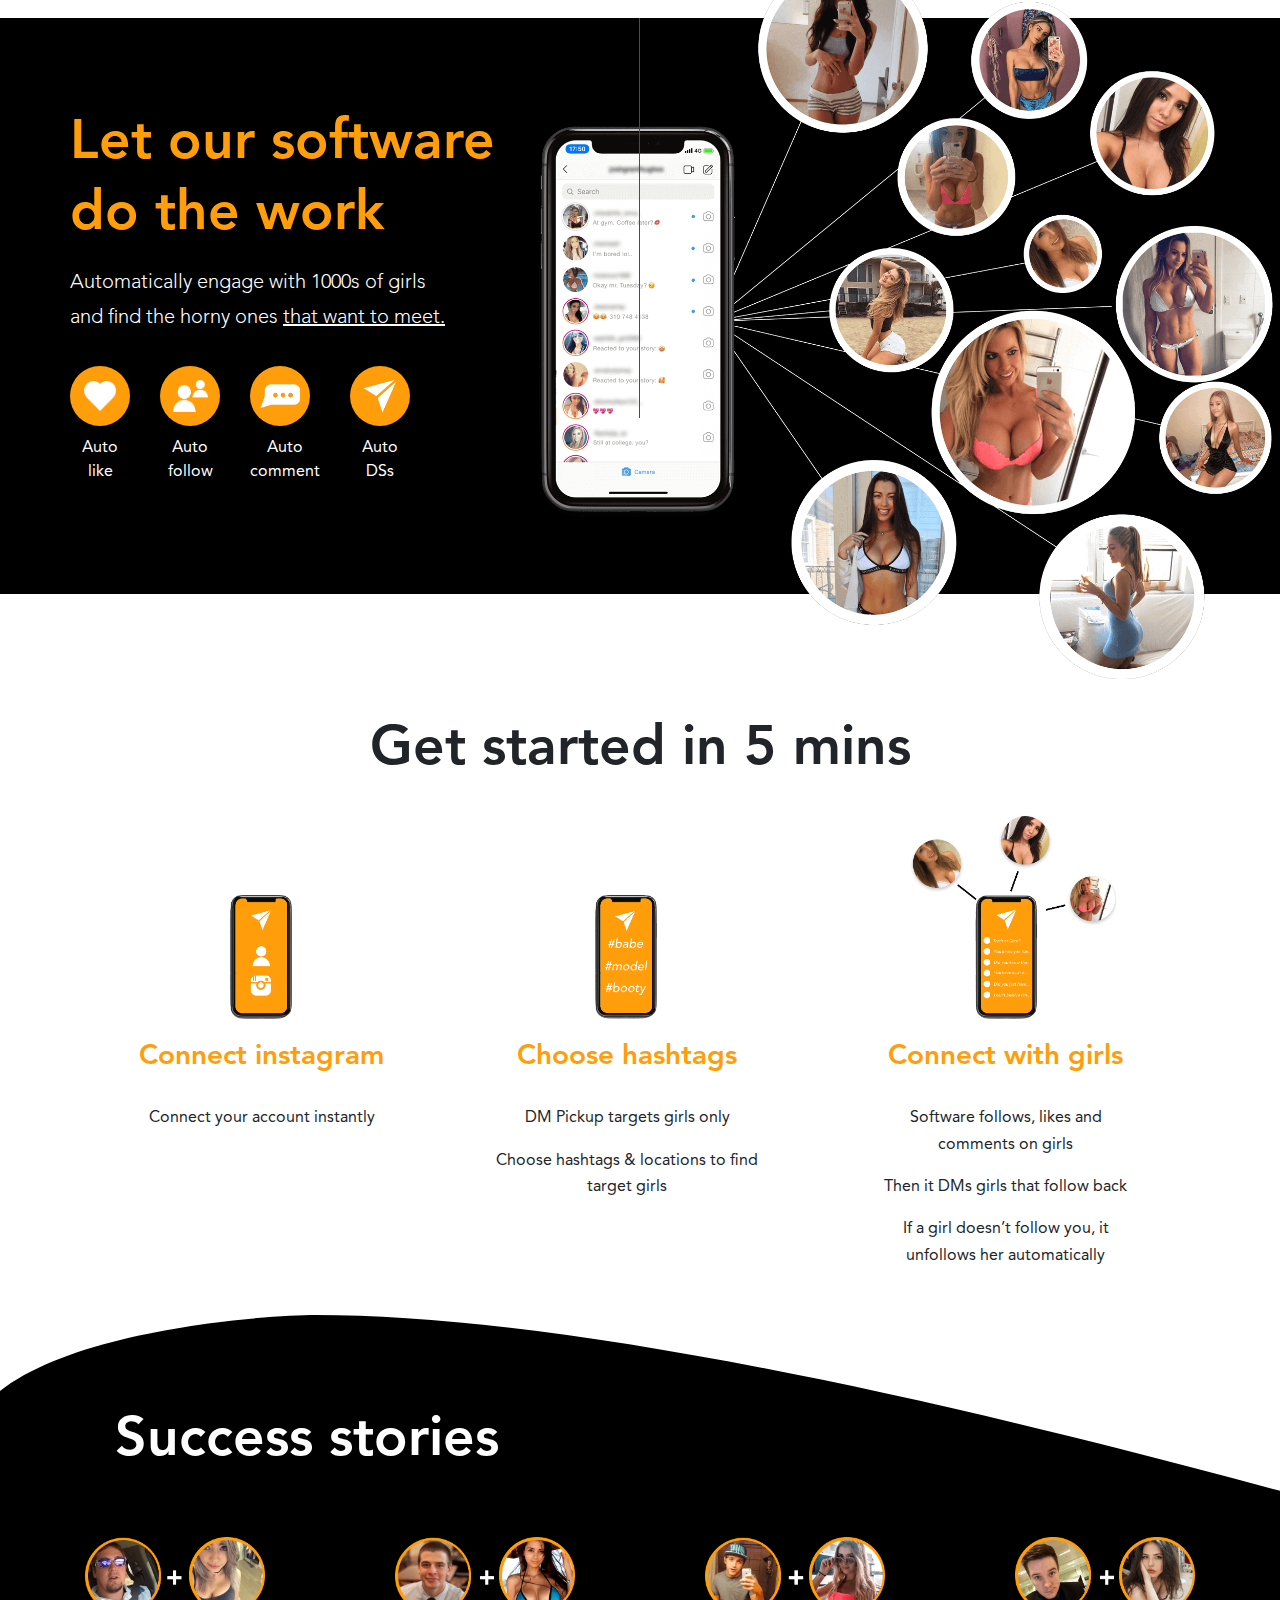
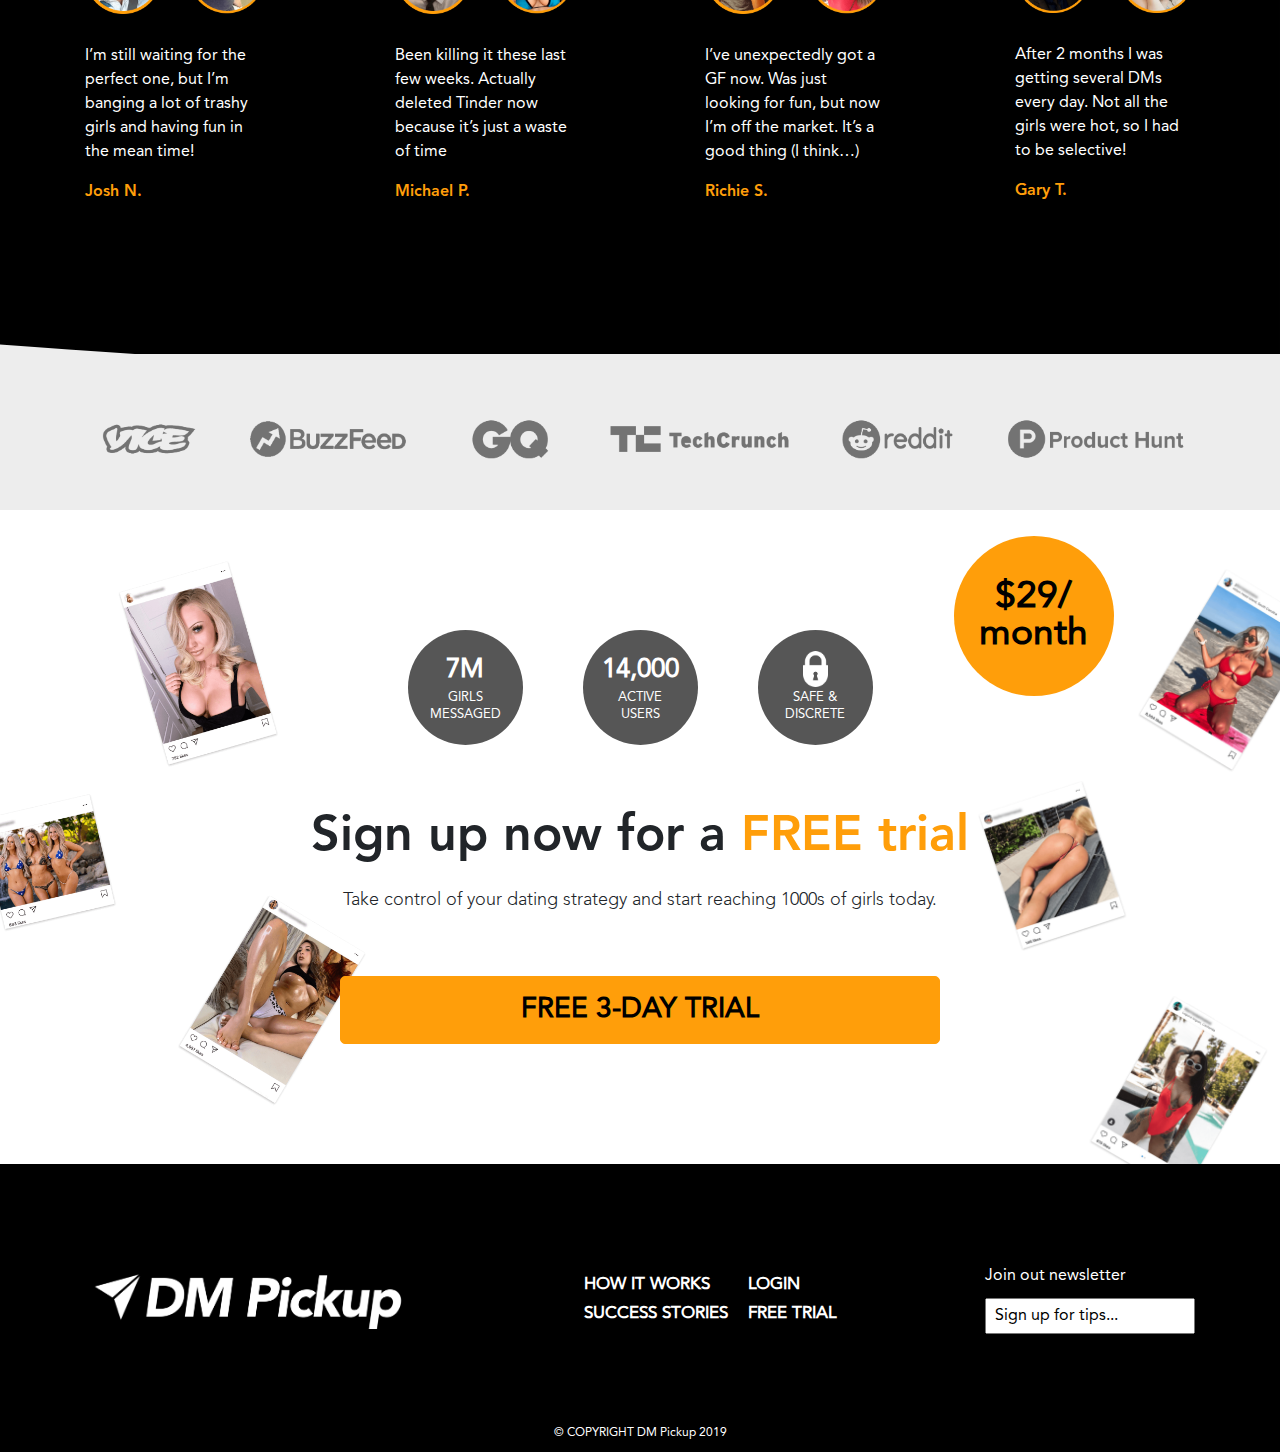
==== commit ec876f87: "fix 1400 container and change some images" ====
--- a/app/index.html
+++ b/app/index.html
@@ -63,7 +63,7 @@
 				</div>
 			</div>
 			<div class="heroSection-imageBlock">
-				<img src="images/dm_hero_image.png" alt="hero img" class="heroSection-imageBlock__img">
+				<img src="images/dm_hero_image_v2.png" alt="hero img" class="heroSection-imageBlock__img">
 				<div class="accentCircle accentCircle_hero_1 heroSection-imageBlock__img-circle"></div>
 				<div class="accentCircle accentCircle_hero_2 heroSection-imageBlock__img-circle"></div>
 			</div>
@@ -313,8 +313,8 @@
 	</section>
 
 	<section class="signFooter-section">
-		<img src="images/dm_signLeft_img.png" alt="signFooter bg imgage " class="signFooter-section__bgLeft signFooter-bgImage">
-		<img src="images/dm_signRight_img.png" alt="signFooter bg imgage" class="signFooter-section__bgRight signFooter-bgImage">
+		<img src="images/dm_signLeft_img_v2.png" alt="signFooter bg imgage " class="signFooter-section__bgLeft signFooter-bgImage">
+		<img src="images/dm_signRight_img_v2.png" alt="signFooter bg imgage" class="signFooter-section__bgRight signFooter-bgImage">
 		<div class="signFooter-sale">
 			<div class="signFooter-sale__text">
 				$29/<br>
@@ -373,6 +373,9 @@
 	<footer class="footer">
 		<div class="footer__container container ">
 			<div class="footerWindget">
+				<a href="#" class="footerWindget__imageLink">
+					<img src="images/White logo.png" alt="white logo" class="footerWindget__imageLink-img">
+				</a>
 				<a href="/" class="footerWindget__logoBlock">
 					<div class="footerWindget__logoBlock-logoTitle">
 						DM Pickup
--- a/app/css/style.css
+++ b/app/css/style.css
@@ -198,6 +198,10 @@
   font-family: "Avenir";
 }
 
+.topMenu__buttons > a:last-child {
+  margin-right: 0;
+}
+
 @media (max-width: 1199.98px) {
   .topMenu__links-ul {
     margin: 0;
@@ -270,13 +274,13 @@
 }
 
 .accentCircle_hero_1 {
-  top: 296px;
-  right: 330px;
+  top: 44%;
+  right: 25%;
 }
 
 .accentCircle_hero_2 {
-  top: 526px;
-  right: 52px;
+  top: 75%;
+  right: 3%;
 }
 
 @media (max-width: 1199.98px) {
@@ -291,12 +295,23 @@
     height: 200px;
   }
   .accentCircle_hero_1 {
-    top: 223px;
-    right: 246px;
+    top: 44%;
+    right: 27%;
   }
   .accentCircle_hero_2 {
-    top: 396px;
-    right: 35px;
+    top: 75%;
+    right: 4%;
+  }
+}
+
+@media (min-width: 1400px) {
+  .accentCircle_hero_1 {
+    top: 44%;
+    right: 23%;
+  }
+  .accentCircle_hero_2 {
+    top: 75%;
+    right: 3%;
   }
 }
 
@@ -441,10 +456,40 @@
   }
 }
 
+@media (min-width: 1400px) {
+  .numbersGameSect-imageBlock__img {
+    width: 100%;
+  }
+  .accentCircle_numGeme_1 {
+    top: 24%;
+    left: 6%;
+  }
+  .accentCircle_numGeme_2 {
+    top: 64%;
+    left: 46%;
+  }
+  .accentCircle_numGeme_3 {
+    top: 34%;
+    left: 76%;
+  }
+}
+
 .mobileSoft-section {
   background-color: #000000;
   color: #fff;
   position: relative;
+}
+
+.mobileSoft-section:after {
+  position: absolute;
+  top: 0;
+  right: 50%;
+  z-index: 99;
+  content: '';
+  display: block;
+  width: 1px;
+  height: 400px;
+  background-color: red;
 }
 
 .mobileSoft-section__container {
@@ -568,6 +613,23 @@
   }
 }
 
+@media (min-width: 1400px) {
+  .mobileSoft-textBlock {
+    width: 43%;
+  }
+  .mobileSoft-imageBlock {
+    width: 57%;
+  }
+  .mobileSoft-imageBlock {
+    position: relative;
+  }
+  .mobileSoft-imageBlock__img {
+    width: 800px;
+    top: -170px;
+    left: -50px;
+  }
+}
+
 .getStarted-section__container {
   padding-top: 120px;
   padding-bottom: 30px;
@@ -605,7 +667,7 @@
   -webkit-align-items: center;
       -ms-flex-align: center;
           align-items: center;
-  max-width: 260px;
+  max-width: 270px;
 }
 
 .getStarted-blockItems-item__imgBlock {
@@ -892,14 +954,17 @@
   -webkit-align-items: center;
       -ms-flex-align: center;
           align-items: center;
-  padding: 90px 0 60px 0;
+  padding: 100px 0 90px 0;
+}
+
+.footerWindget__imageLink-img {
+  width: 100%;
+  max-width: 350px;
+  height: auto;
 }
 
 .footerWindget__logoBlock {
-  display: -webkit-box;
-  display: -webkit-flex;
-  display: -ms-flexbox;
-  display: flex;
+  display: none;
   color: #fff;
   font-family: "Avenir-i";
   font-weight: bold;
@@ -1078,7 +1143,7 @@
 
 .signUpBlock-col__label {
   margin-bottom: 5px;
-  font-size: 12px;
+  font-size: 17px;
   color: #838383;
 }
 
@@ -1144,4 +1209,13 @@
 
 /*==========  Mobile First  ==========*/
 /*==========  Desktop First  ==========*/
-/*# sourceMappingURL=[data-uri] */
+@media (min-width: 1400px) {
+  .header-row.container {
+    max-width: 1350px;
+  }
+  .container {
+    max-width: 1200px;
+  }
+}
+
+/*# sourceMappingURL=[data-uri] */
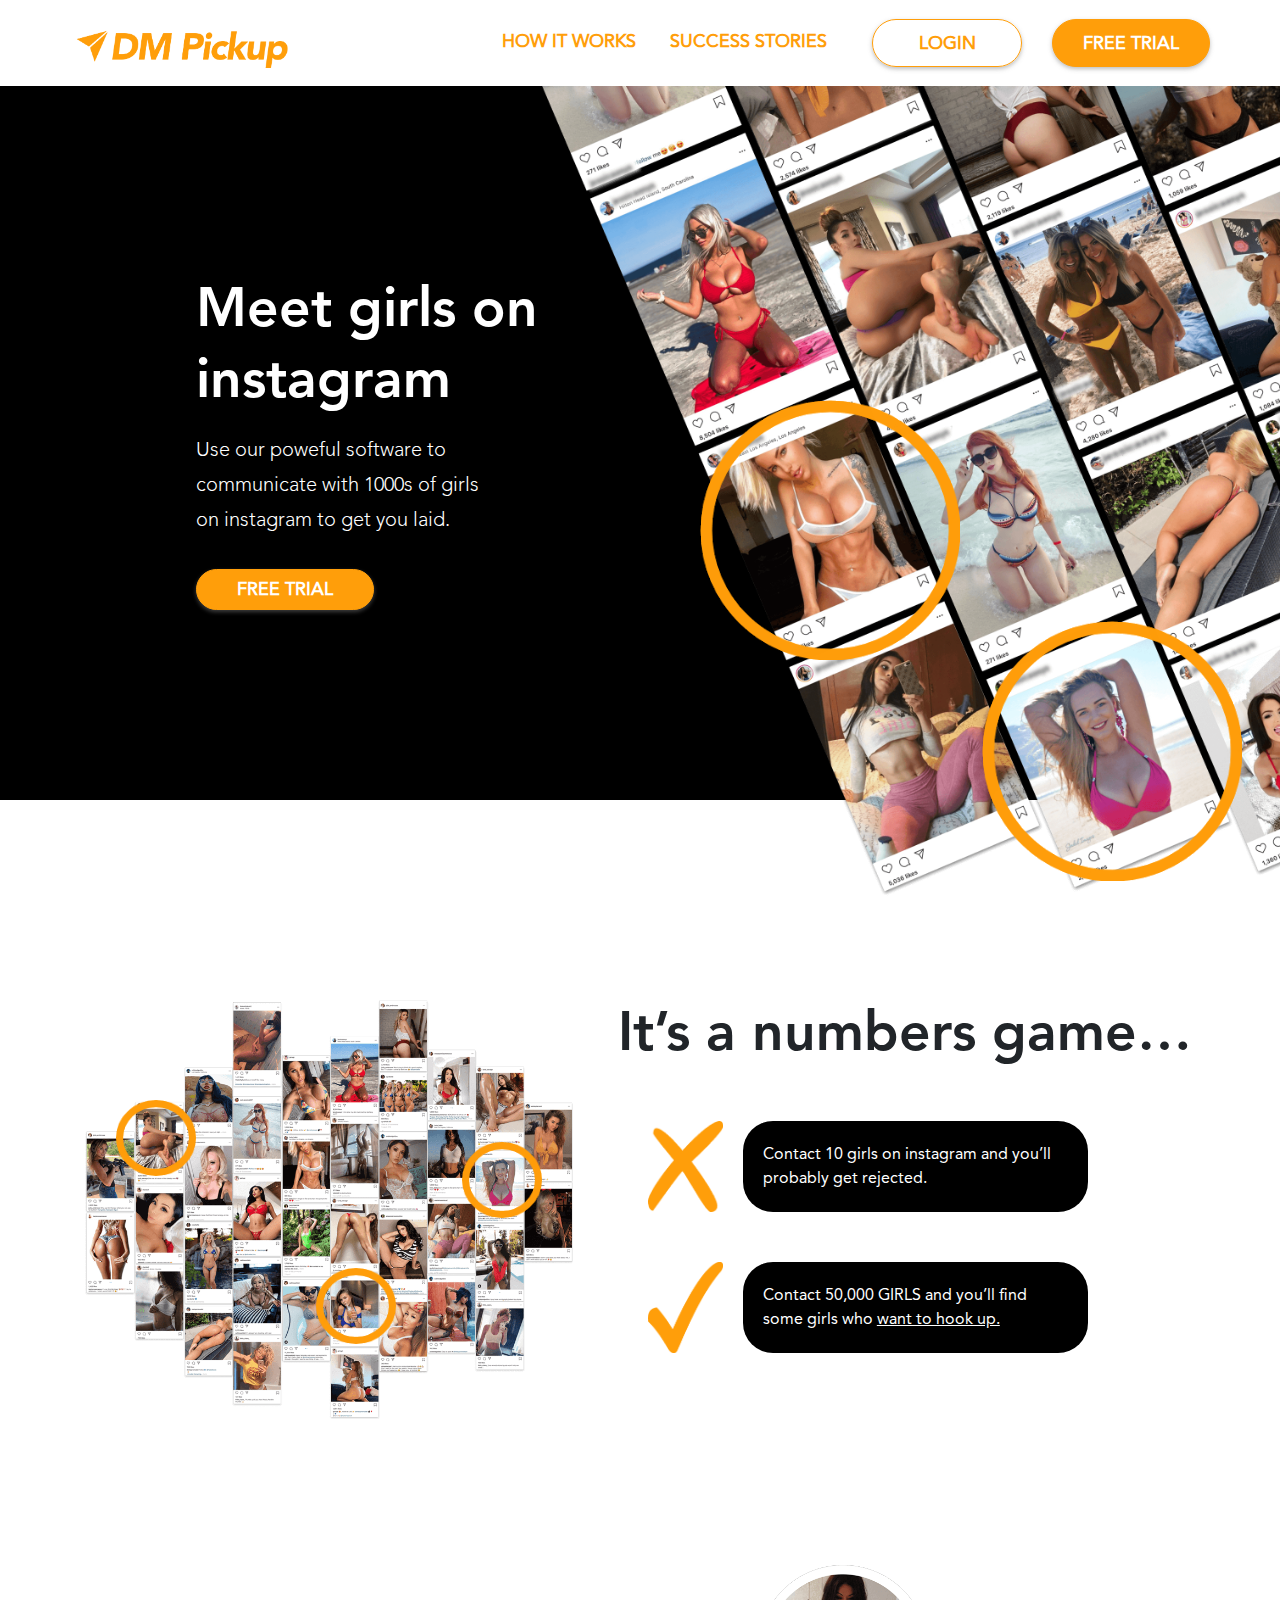
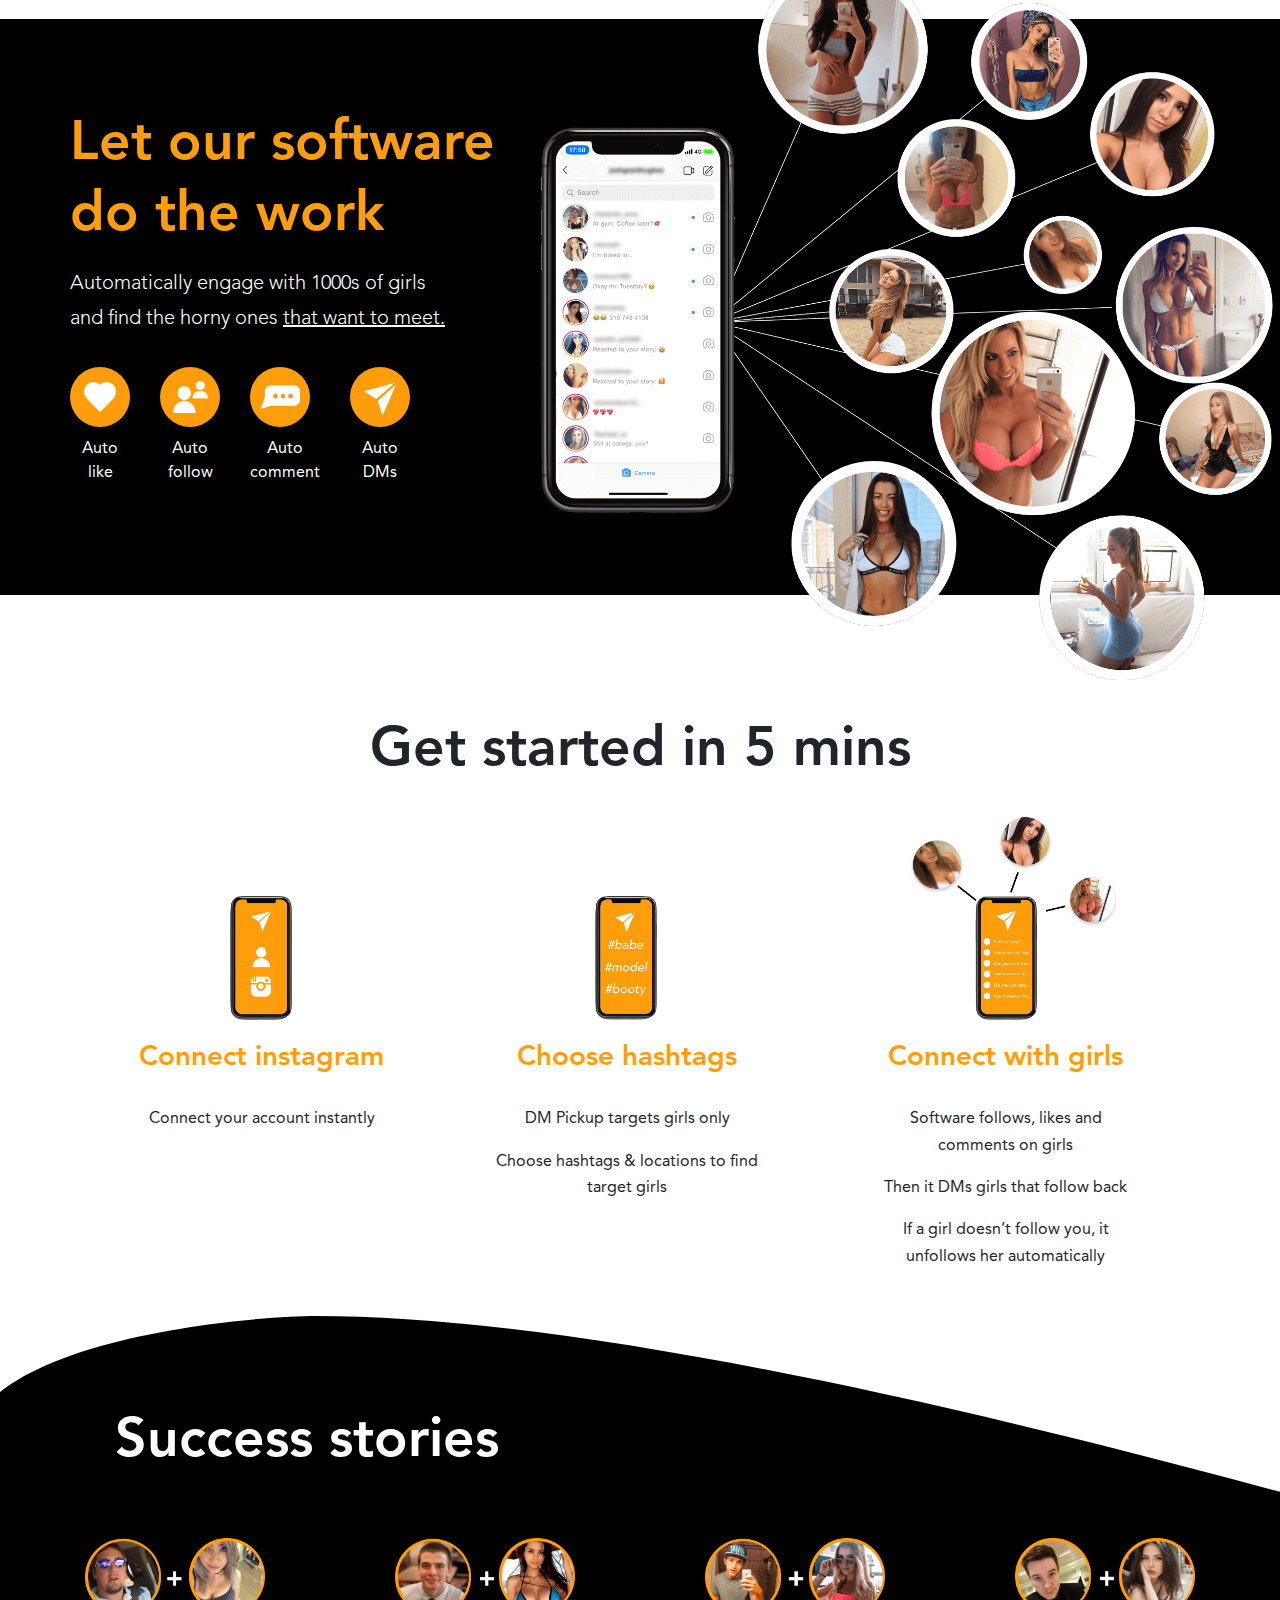
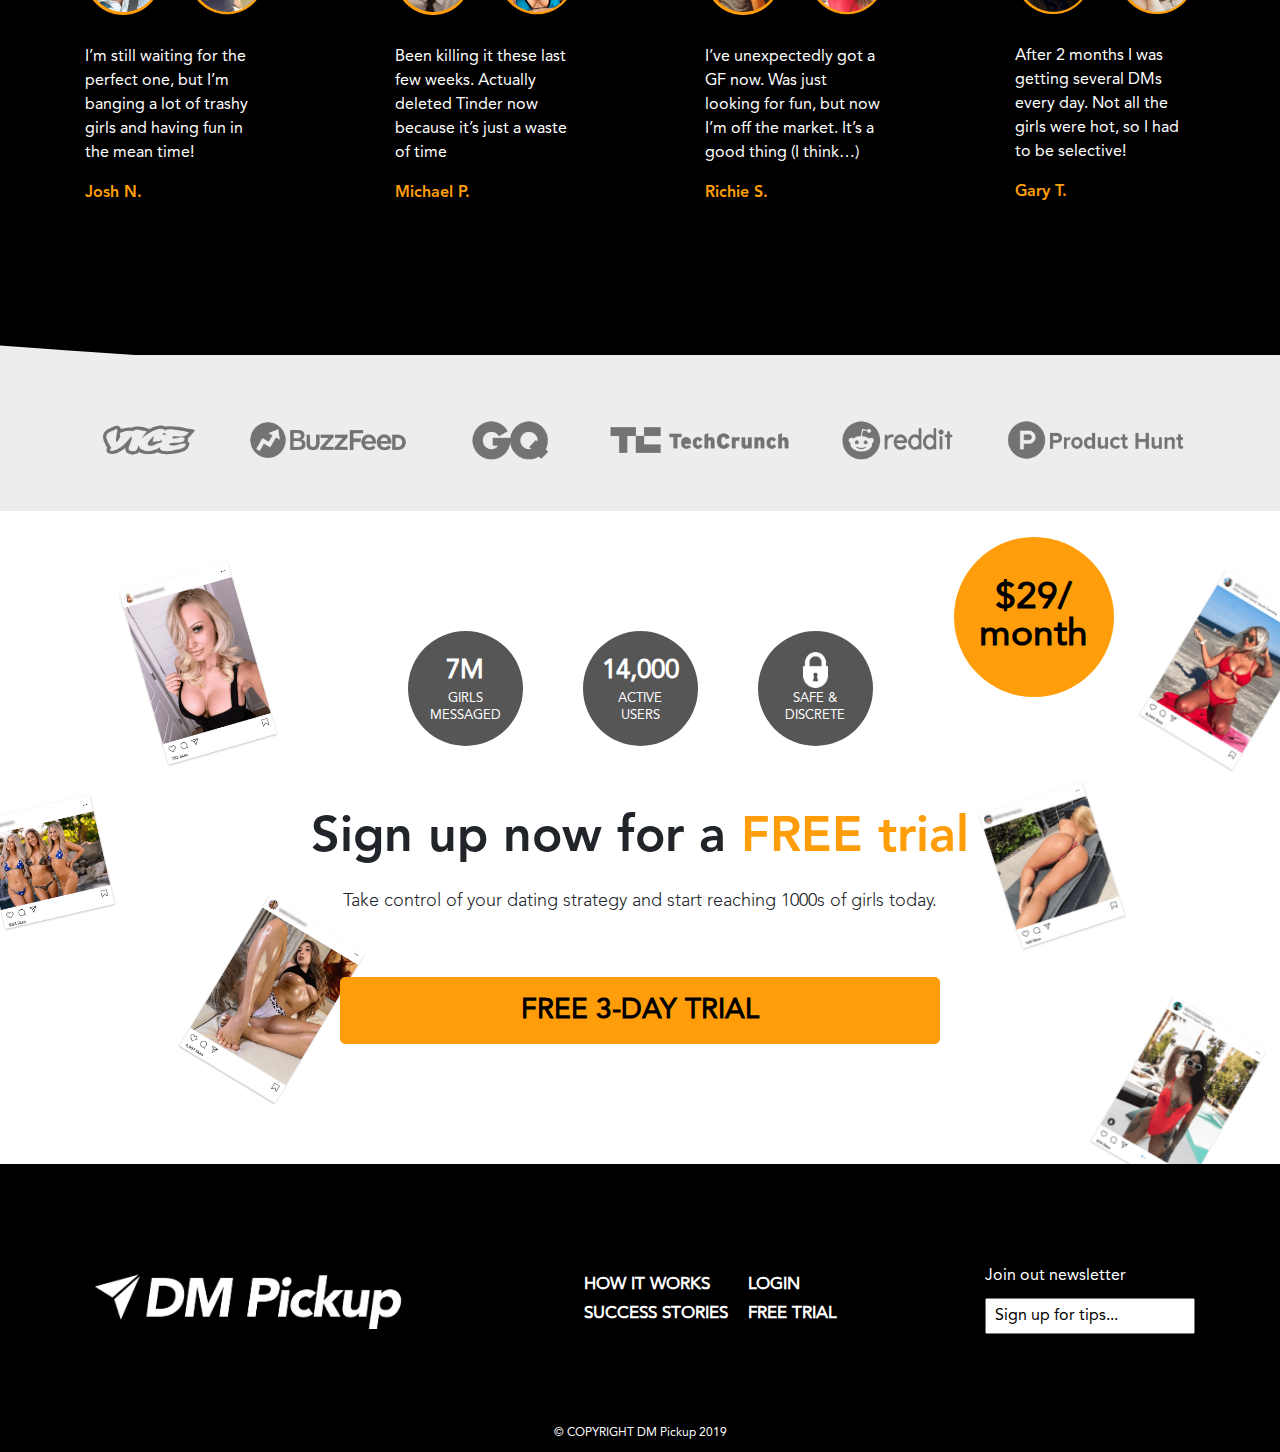
==== commit f5b297a6: "update btn text to center" ====
--- a/app/index.html
+++ b/app/index.html
@@ -152,7 +152,7 @@
 							<img src="images/dm-icons_teleg.png" alt="Icon" class="softBlockIcons-item__imgBlock-img">
 						</div>
 						<div class="softBlockIcons-item__textBlock">
-							Auto<br> DSs
+							Auto<br> DMs
 						</div>
 					</div>
 
--- a/app/css/style.css
+++ b/app/css/style.css
@@ -39,7 +39,7 @@
   border: 1px solid #ff9e0a;
   border-radius: 56px;
   display: inline-block;
-  padding: 12px 30px;
+  padding: 13px 30px 11px 30px;
   margin: 0 15px;
   min-width: 150px;
   text-align: center;
@@ -71,12 +71,12 @@
 }
 
 .mainBtn.mainBtn_size_medium {
-  padding: 8px 40px;
+  padding: 9px 40px 8px 40px;
 }
 
 @media (max-width: 1199.98px) {
   .mainBtn {
-    padding: 7px 20px;
+    padding: 8px 20px 7px 20px;
   }
   .topMenu__links-ul {
     margin: 0;
@@ -480,18 +480,6 @@
   position: relative;
 }
 
-.mobileSoft-section:after {
-  position: absolute;
-  top: 0;
-  right: 50%;
-  z-index: 99;
-  content: '';
-  display: block;
-  width: 1px;
-  height: 400px;
-  background-color: red;
-}
-
 .mobileSoft-section__container {
   display: -webkit-box;
   display: -webkit-flex;
@@ -590,6 +578,7 @@
 
 .softBlockIcons-item_teleg .softBlockIcons-item__imgBlock-img {
   margin-left: 1px;
+  margin-top: 4px;
 }
 
 .mobileSoft-imageBlock {
@@ -927,9 +916,10 @@
   color: #000;
   background-color: #ff9e0a;
   border-radius: 5px;
-  padding: 16px 40px;
+  padding: 19px 40px 18px 40px;
   -webkit-box-shadow: none;
           box-shadow: none;
+  line-height: 1;
 }
 
 .mainBtn_size_long:hover {
@@ -1218,4 +1208,4 @@
   }
 }
 
-/*# sourceMappingURL=[data-uri] */
+/*# sourceMappingURL=[data-uri] */
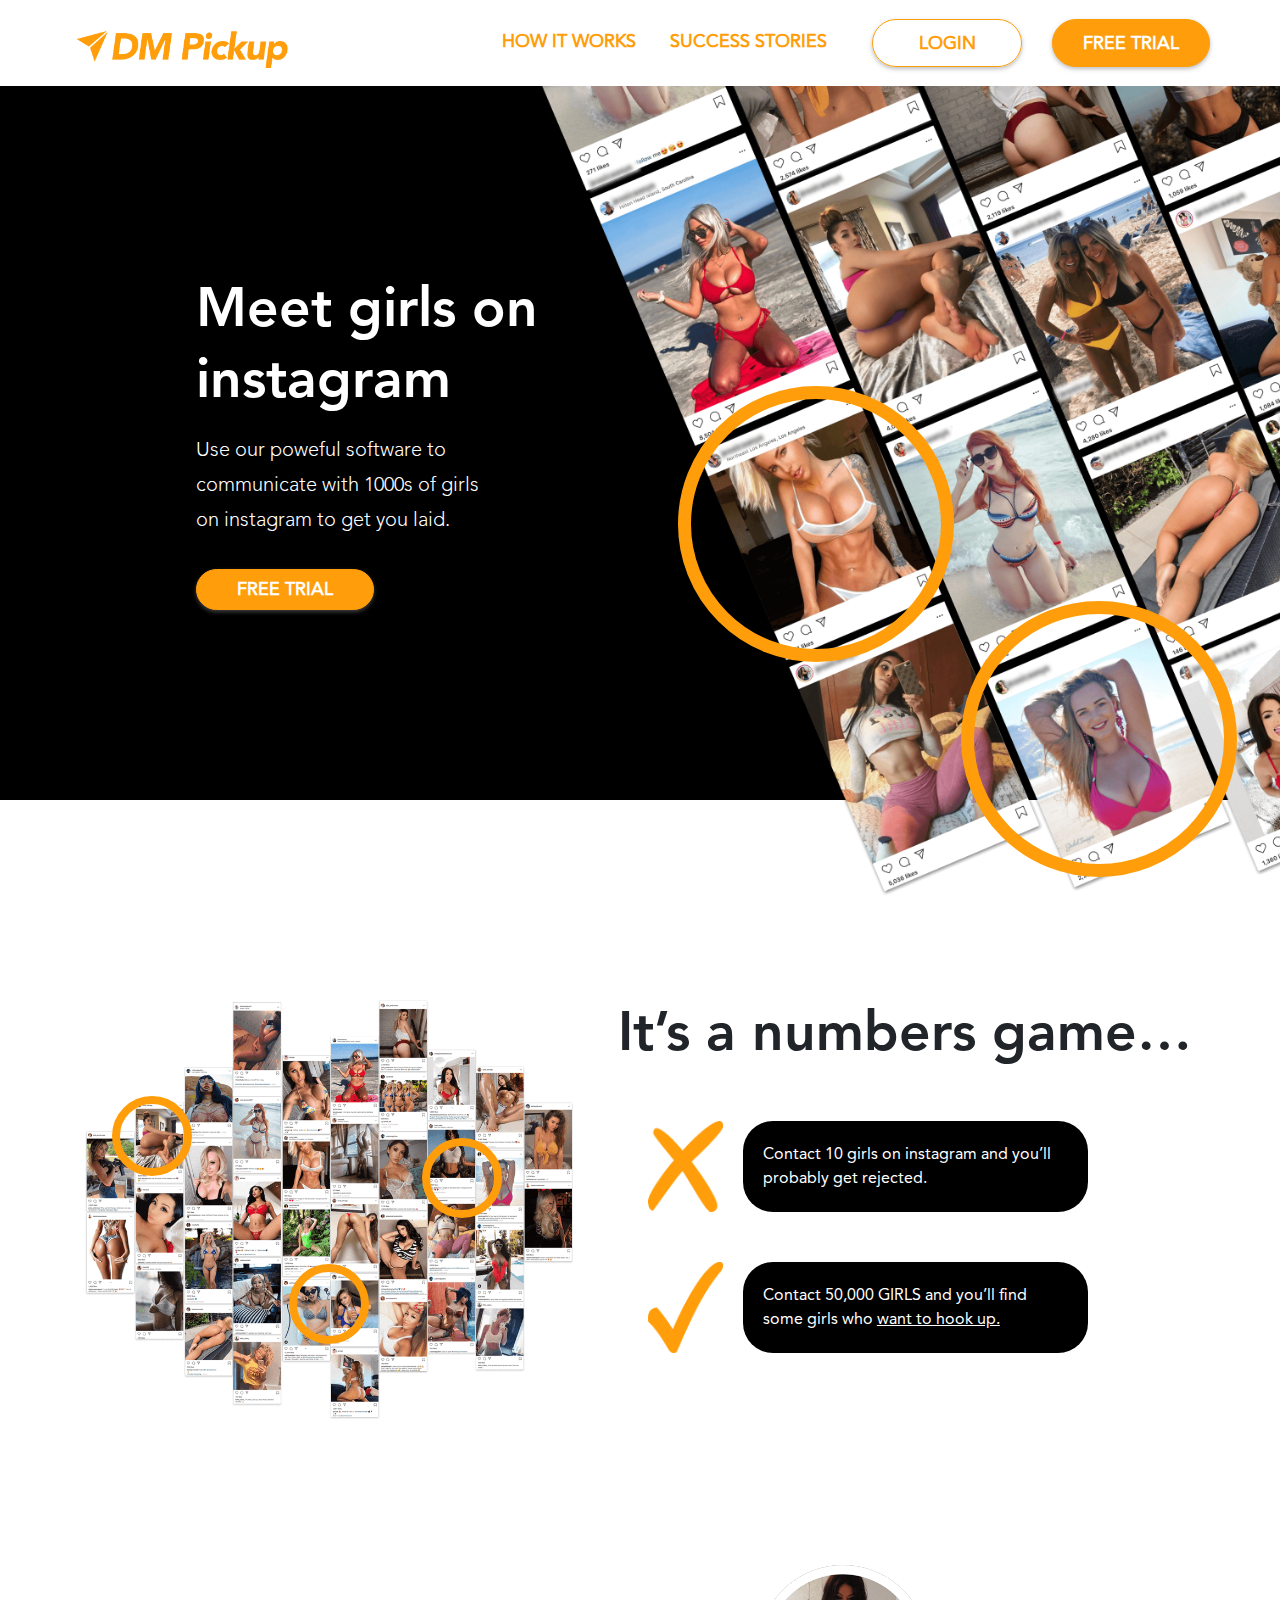
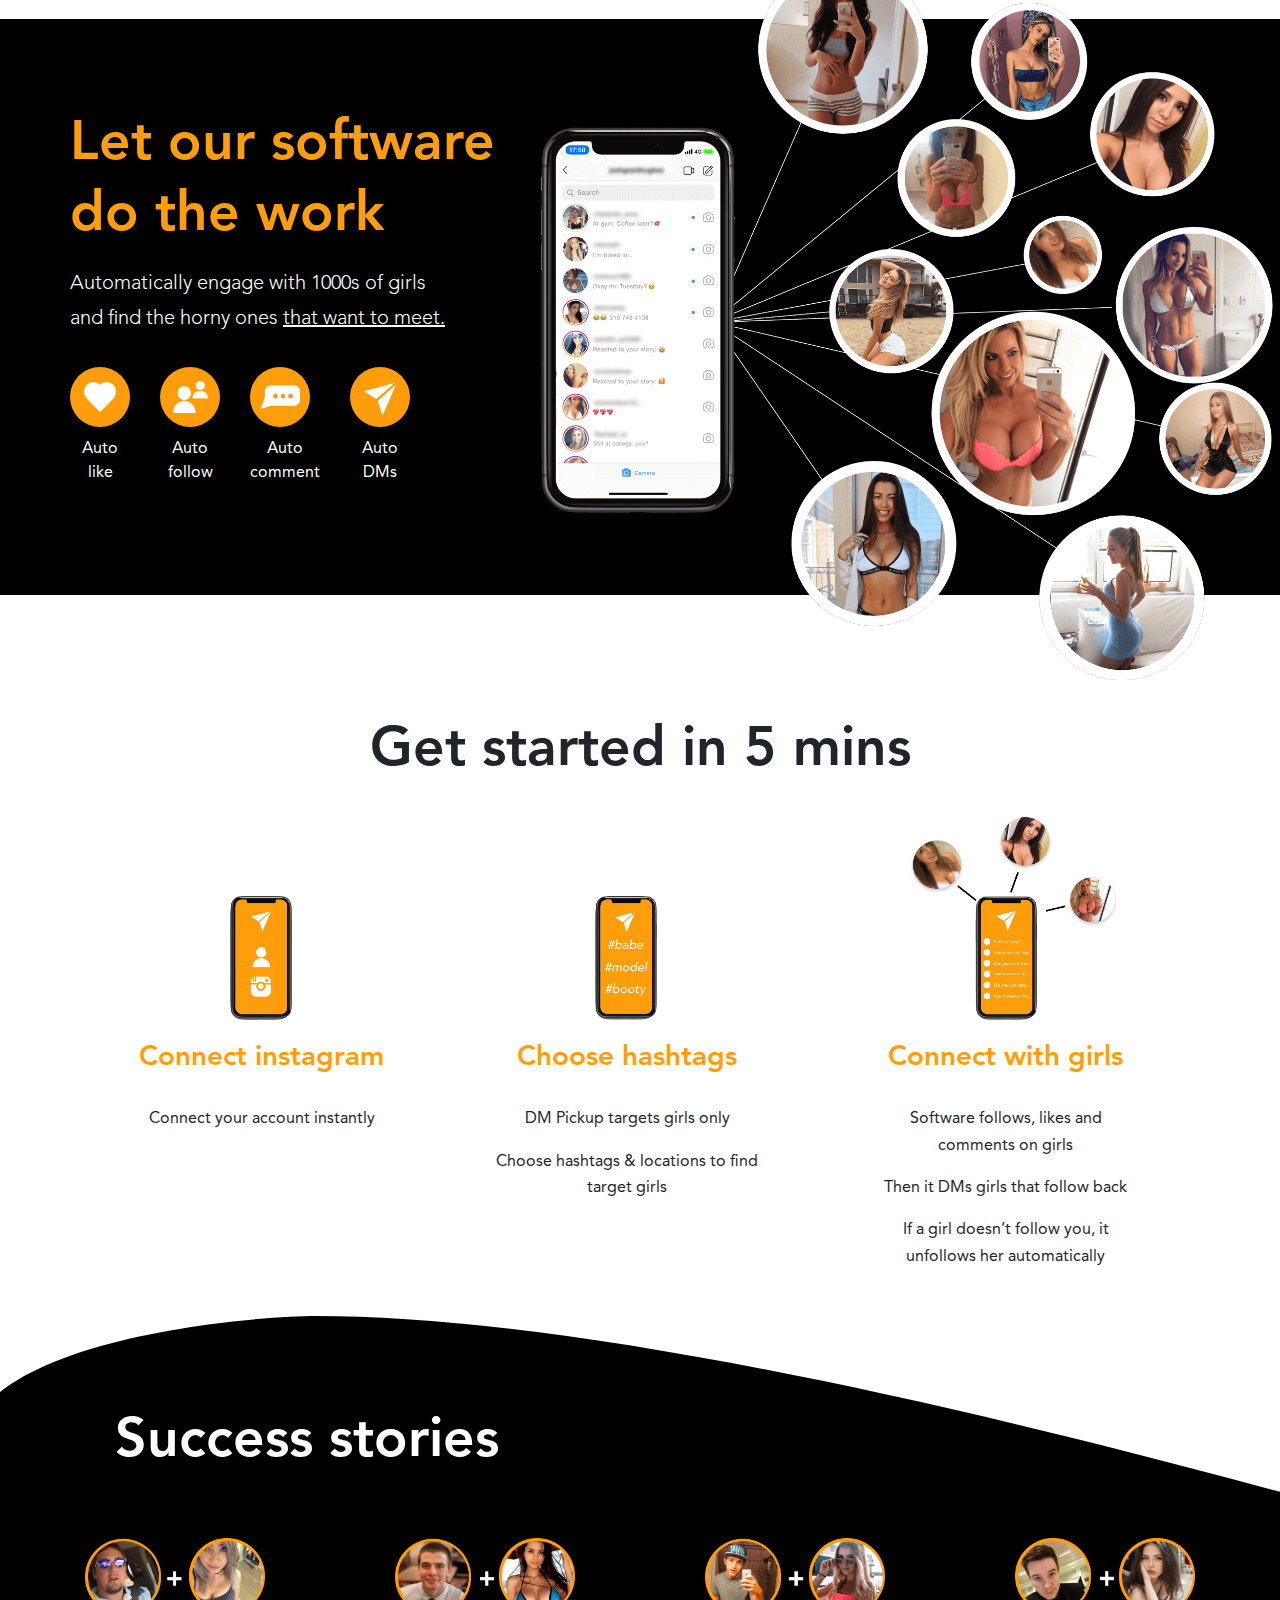
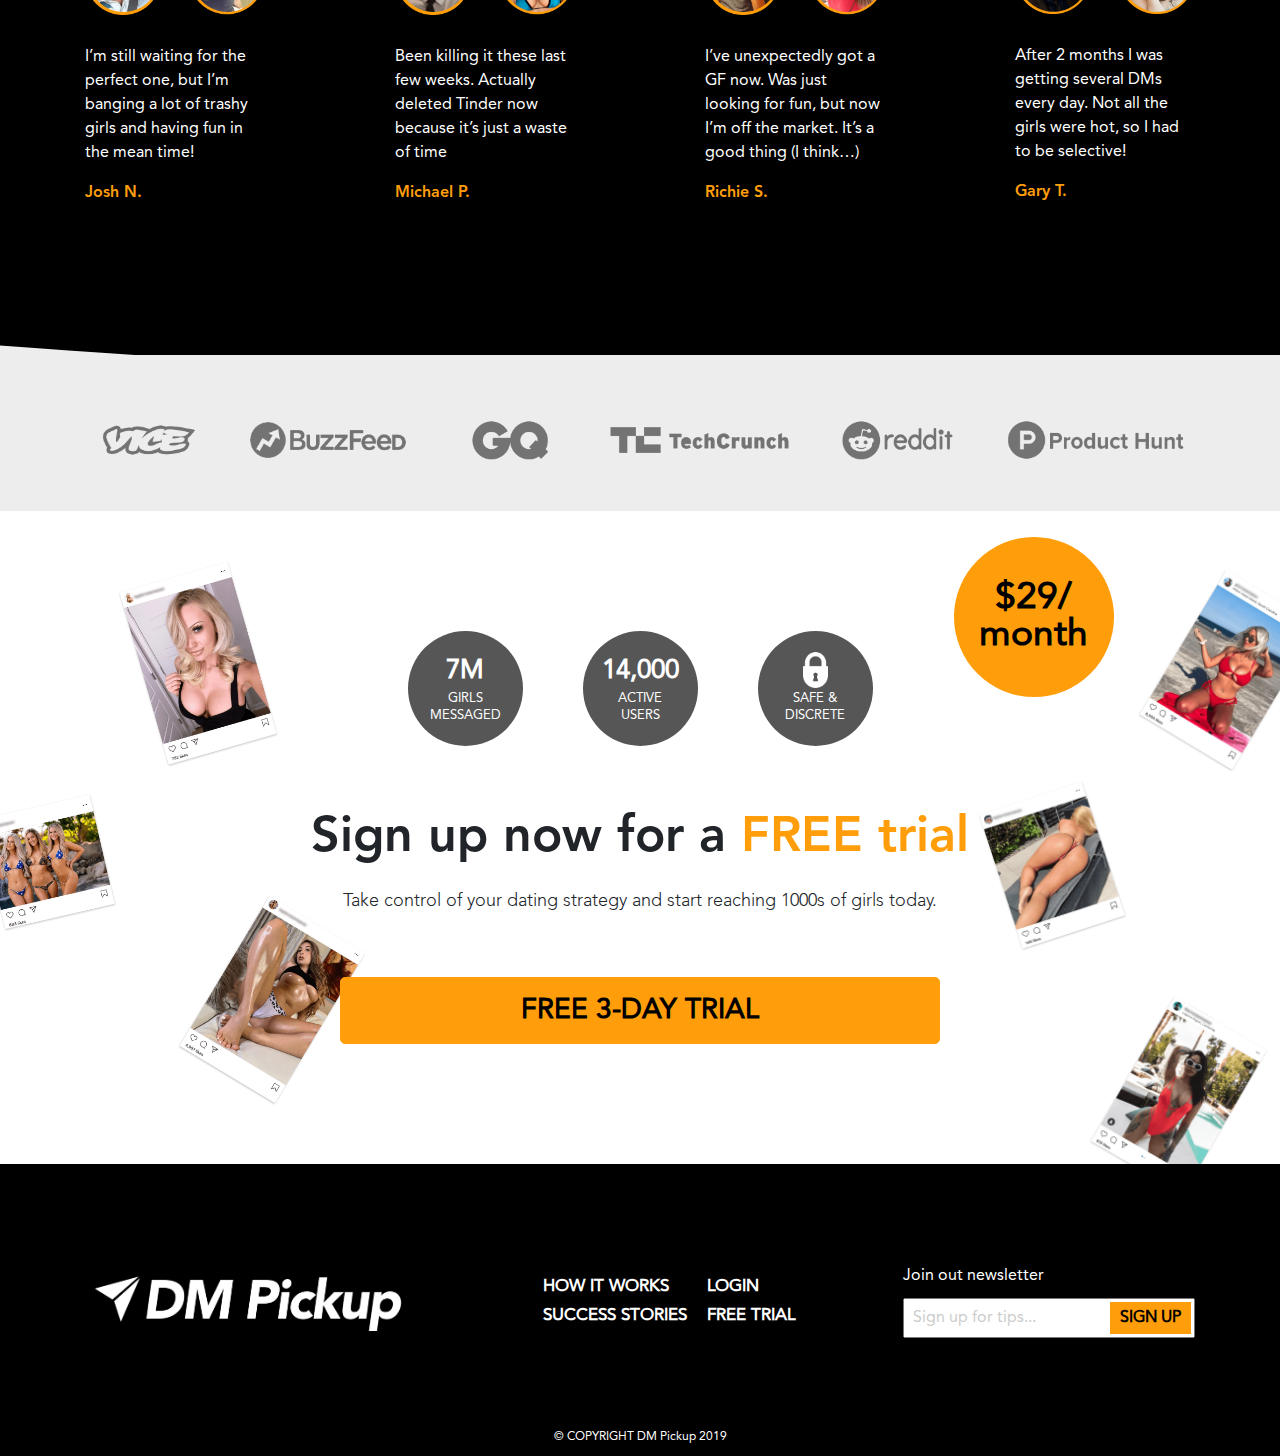
==== commit cae0f454: "fix footer signUp + circles as border" ====
--- a/app/index.html
+++ b/app/index.html
@@ -64,8 +64,8 @@
 			</div>
 			<div class="heroSection-imageBlock">
 				<img src="images/dm_hero_image_v2.png" alt="hero img" class="heroSection-imageBlock__img">
-				<div class="accentCircle accentCircle_hero_1 heroSection-imageBlock__img-circle"></div>
-				<div class="accentCircle accentCircle_hero_2 heroSection-imageBlock__img-circle"></div>
+				<div class="accentBorder accentBorder_hero_1"></div>
+				<div class="accentBorder accentBorder_hero_2"></div>
 			</div>
 		</div>
 	</section>
@@ -74,9 +74,9 @@
 		<div class="container numbersGame-section__container">
 			<div class="numbersGameSect-imageBlock">
 				<img src="images/dm_small_collage.png" alt="" class="numbersGameSect-imageBlock__img">
-				<div class="accentCircle accentCircle_numGeme_1 numbersGameSect-imageBlock__img-circle"></div>
-				<div class="accentCircle accentCircle_numGeme_2 numbersGameSect-imageBlock__img-circle"></div>
-				<div class="accentCircle accentCircle_numGeme_3 numbersGameSect-imageBlock__img-circle"></div>
+				<div class="accentBorder accentBorder_numberSect accentBorder_numberSect_1"></div>
+				<div class="accentBorder accentBorder_numberSect accentBorder_numberSect_2"></div>
+				<div class="accentBorder accentBorder_numberSect accentBorder_numberSect_3"></div>
 			</div>
 			<div class="numbersGameSect-textBlock">
 				<div class="numbersGameSect-textBlock__title sectionTitle">
@@ -414,7 +414,10 @@
 					<div class="subscribeBlock__title">
 						Join out newsletter
 					</div>
-					<input type="text" class="subscribeBlock__inputText" placeholder="Sign up for tips...">
+					<div class="subscribeBlock__inputContainer">
+						<input type="text" class="subscribeBlock__inputText" placeholder="Sign up for tips...">
+						<input type="submit" value="Sign up" class="subscribeBlock__inputSubmit">
+					</div>
 				</div>
 			</div>
 			<div class="footerCopyright">
--- a/app/css/style.css
+++ b/app/css/style.css
@@ -283,6 +283,26 @@
   right: 3%;
 }
 
+.accentBorder {
+  display: block;
+  width: 276px;
+  height: 276px;
+  border-radius: 50%;
+  border: 13px solid #ff9e0a;
+  z-index: 2;
+  position: absolute;
+}
+
+.accentBorder_hero_1 {
+  top: 300px;
+  right: 326px;
+}
+
+.accentBorder_hero_2 {
+  top: 515px;
+  right: 43px;
+}
+
 @media (max-width: 1199.98px) {
   .heroSection-textBlock {
     padding: 90px 0;
@@ -301,6 +321,18 @@
   .accentCircle_hero_2 {
     top: 75%;
     right: 4%;
+  }
+  .accentBorder {
+    width: 222px;
+    height: 222px;
+  }
+  .accentBorder_hero_1 {
+    top: 216px;
+    right: 242px;
+  }
+  .accentBorder_hero_2 {
+    top: 380px;
+    right: 26px;
   }
 }
 
@@ -344,19 +376,25 @@
   position: absolute;
 }
 
-.accentCircle_numGeme_1 {
-  top: 24%;
-  left: 7%;
-}
-
-.accentCircle_numGeme_2 {
-  top: 64%;
-  left: 52%;
-}
-
-.accentCircle_numGeme_3 {
-  top: 34%;
-  left: 85%;
+.accentBorder_numberSect {
+  width: 80px;
+  height: 80px;
+  border: 8px solid #ff9e0a;
+}
+
+.accentBorder_numberSect_1 {
+  top: 23%;
+  left: 6%;
+}
+
+.accentBorder_numberSect_2 {
+  top: 63%;
+  left: 46%;
+}
+
+.accentBorder_numberSect_3 {
+  top: 33%;
+  left: 76%;
 }
 
 @media (max-width: 1199.98px) {
@@ -364,17 +402,17 @@
     width: 60px;
     height: 60px;
   }
-  .accentCircle_numGeme_1 {
-    top: 25%;
-    left: 8%;
-  }
-  .accentCircle_numGeme_2 {
-    top: 65%;
-    left: 53%;
-  }
-  .accentCircle_numGeme_3 {
-    top: 35%;
-    left: 85%;
+  .accentBorder_numberSect_1 {
+    top: 22%;
+    left: 6%;
+  }
+  .accentBorder_numberSect_2 {
+    top: 62%;
+    left: 49%;
+  }
+  .accentBorder_numberSect_3 {
+    top: 32%;
+    left: 83%;
   }
 }
 
@@ -1031,27 +1069,46 @@
 }
 
 .subscribeBlock__inputText {
-  padding: 4px 8px;
+  padding: 6px 8px;
 }
 
 .subscribeBlock__inputText::-webkit-input-placeholder {
-  color: #000;
+  color: #ccc;
 }
 
 .subscribeBlock__inputText::-moz-placeholder {
-  color: #000;
+  color: #ccc;
 }
 
 .subscribeBlock__inputText:-ms-input-placeholder {
-  color: #000;
+  color: #ccc;
 }
 
 .subscribeBlock__inputText::-ms-input-placeholder {
-  color: #000;
+  color: #ccc;
 }
 
 .subscribeBlock__inputText::placeholder {
-  color: #000;
+  color: #ccc;
+}
+
+.subscribeBlock__inputContainer {
+  position: relative;
+}
+
+.subscribeBlock__inputText {
+  padding-right: 90px;
+}
+
+.subscribeBlock__inputSubmit {
+  border: none;
+  background-color: #ff9e0a;
+  text-transform: uppercase;
+  font-weight: bold;
+  position: absolute;
+  padding: 4px 10px;
+  right: 4px;
+  top: 4px;
 }
 
 .footerCopyright {
@@ -1164,36 +1221,42 @@
   background-image: url(../images/dm-accentCircle_heavy.png);
 }
 
-.accentCircle_signUp_1 {
+.accentBorder_signUpPage {
+  width: 140px;
+  height: 140px;
+  border: 8px solid #ff9e0a;
+}
+
+.accentBorder_signUpPage_1 {
   top: 17%;
-  left: 1%;
-}
-
-.accentCircle_signUp_2 {
+  left: 2%;
+}
+
+.accentBorder_signUpPage_2 {
   top: 68%;
-  left: 24%;
-}
-
-.accentCircle_signUp_3 {
+  left: 23%;
+}
+
+.accentBorder_signUpPage_3 {
   top: 40%;
-  left: 69%;
+  left: 66%;
 }
 
 @media (max-width: 1199.98px) {
   .signUp-contentBlock__titleBlock-text {
     font-size: 20px;
   }
-  .accentCircle_signUp_1 {
-    top: 17%;
+  .accentBorder_signUpPage_1 {
+    top: 18%;
     left: 2%;
   }
-  .accentCircle_signUp_2 {
-    top: 67%;
+  .accentBorder_signUpPage_2 {
+    top: 68%;
     left: 29%;
   }
-  .accentCircle_signUp_3 {
+  .accentBorder_signUpPage_3 {
     top: 40%;
-    left: 82%;
+    left: 83%;
   }
 }
 
@@ -1208,4 +1271,4 @@
   }
 }
 
-/*# sourceMappingURL=[data-uri] */
+/*# sourceMappingURL=[data-uri] */
